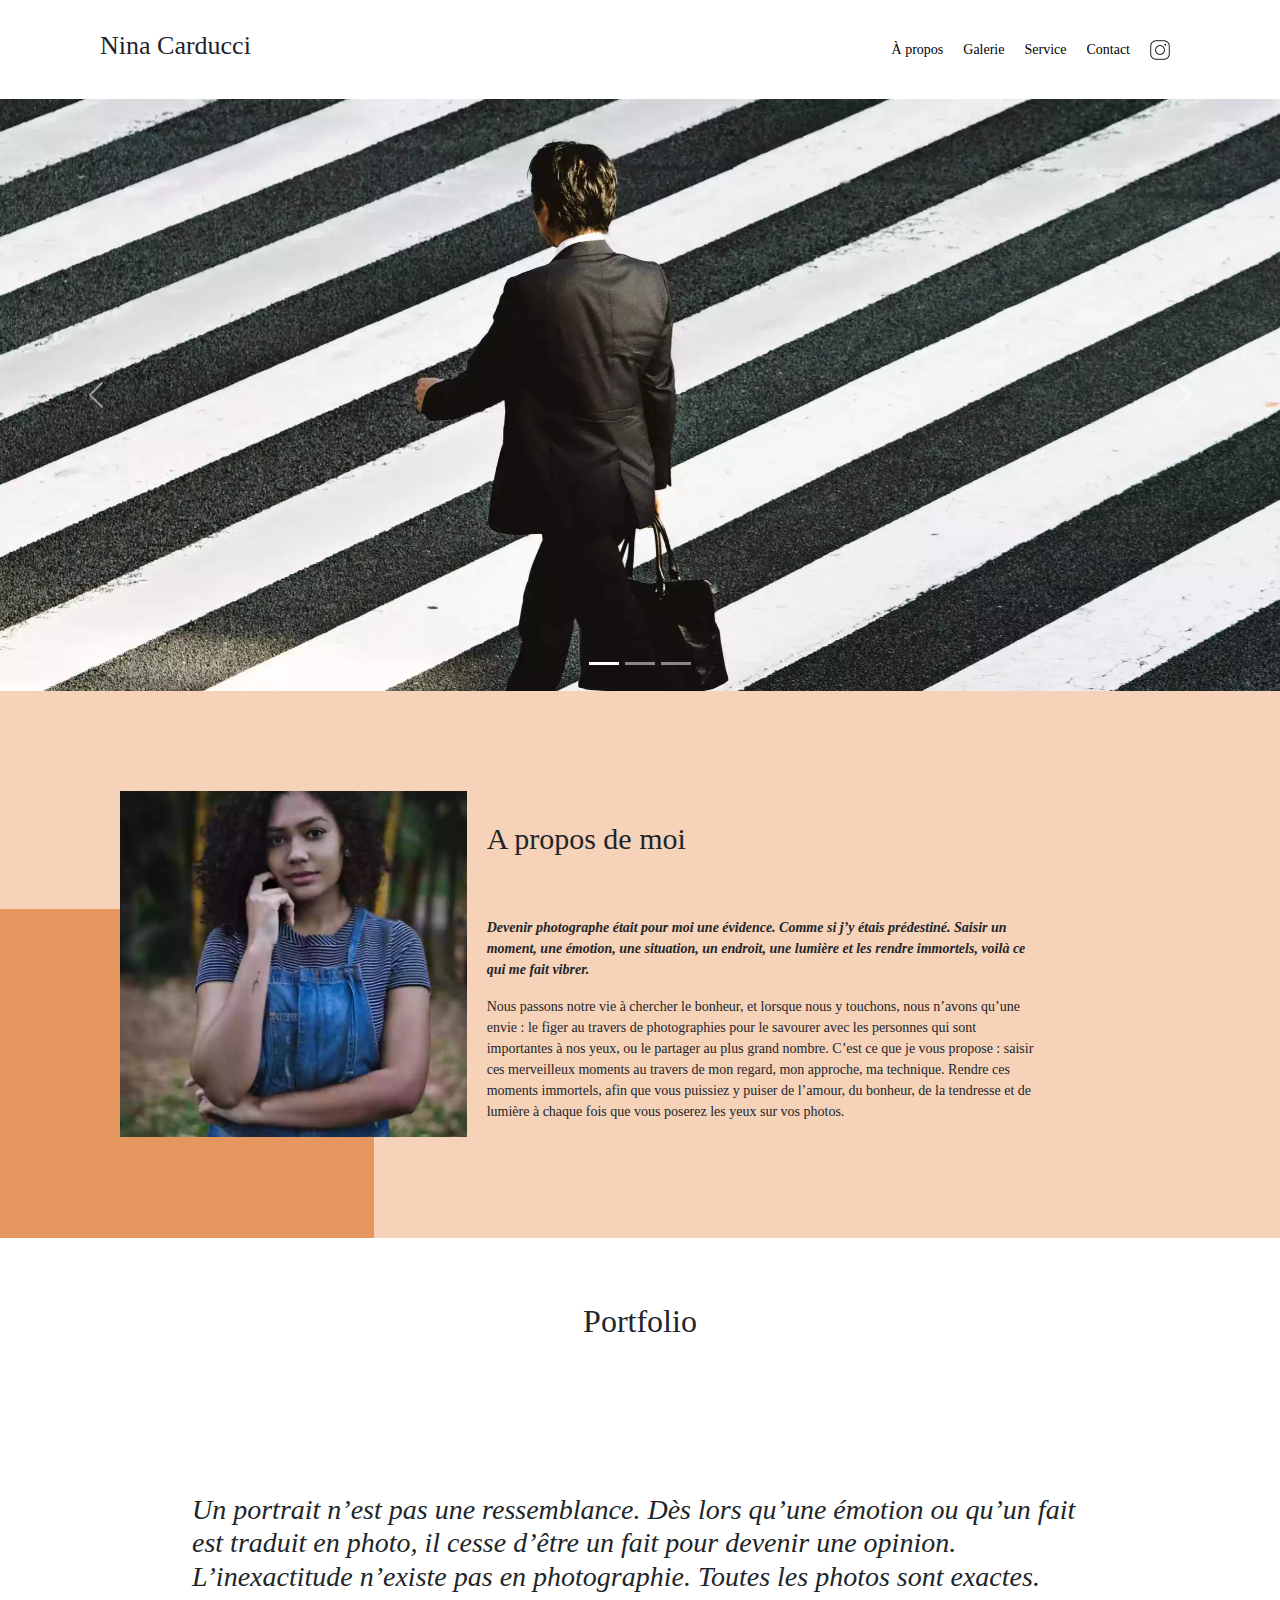
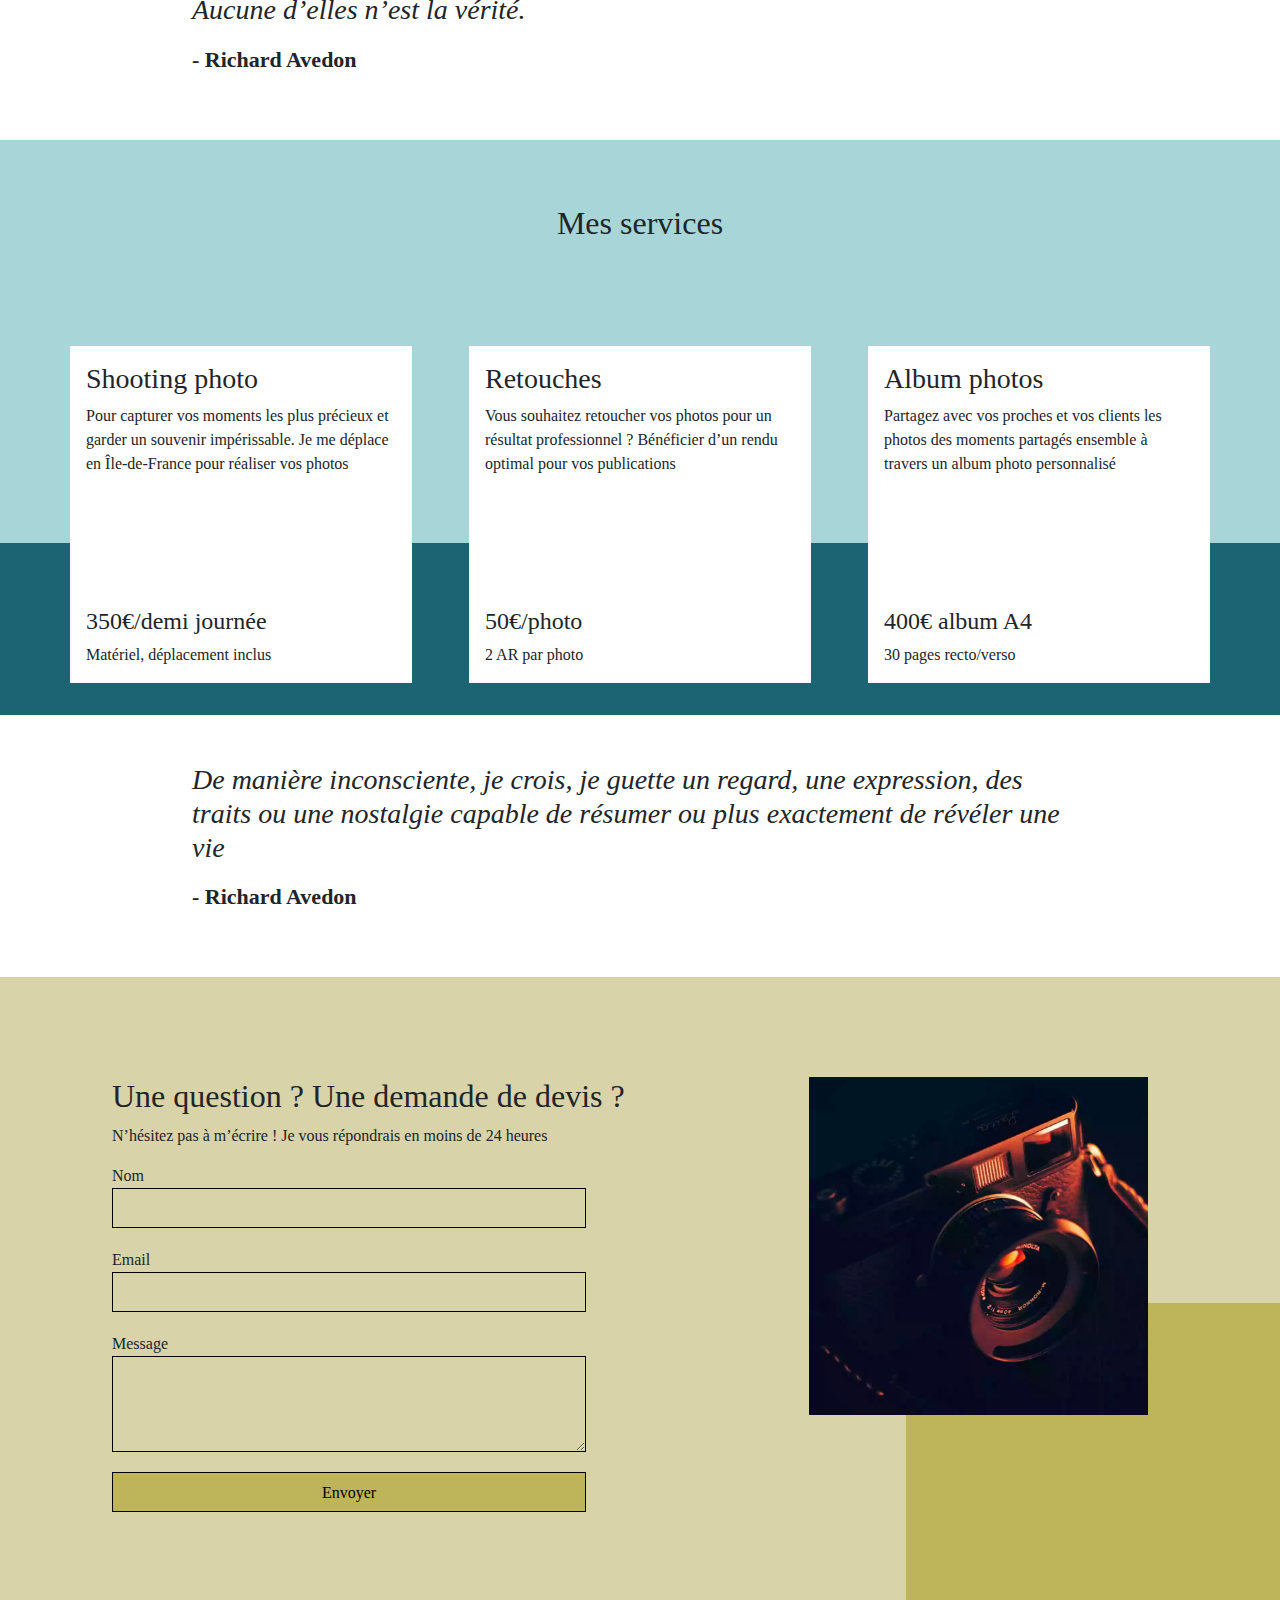
==== APRES/index.html @ b2868bea "Adding schema for local SEO" ====
<!DOCTYPE html>
<html lang="fr">
  <head>
    <meta name="viewport" content="width=device-width, initial-scale=1.0" />
    <meta name="description" content="Site professionnel de Nina Carducci" />
    <link
      rel="stylesheet"
      href="./assets/bootstrap/bootstrap.min.css"
      preload
    />
    <link rel="stylesheet" href="./assets/style.min.css" />
    <link rel="preconnect" href="https://fonts.googleapis.com" />
    <link rel="preconnect" href="https://fonts.gstatic.com" crossorigin />
    <link
      href="https://fonts.googleapis.com/css2?family=Inter&family=Spectral:ital,wght@0,400;1,300;1,400;1,800&display=swap"
      rel="stylesheet"
      disabled
    />
    <meta charset="UTF-8" />
    <script src="./assets/bootstrap/bootstrap.bundle.min.js" defer></script>
    <script
      src="https://code.jquery.com/jquery-3.4.1.min.js"
      integrity="sha256-CSXorXvZcTkaix6Yvo6HppcZGetbYMGWSFlBw8HfCJo="
      crossorigin="anonymous"
    ></script>
    <script src="./assets/maugallery.js"></script>
    <script src="./assets/scripts.js"></script>
    <script type="application/ld+json">
      {
        "@context": "https://schema.org",
        "@type": "LocalBusiness",
        "address": {
          "@type": "PostalAddress",
          "addressLocality": "Bordeaux",
          "postalCode": "33200",
          "streetAddress": "68 avenue Alsace-Lorraine"
        },
        "image": "https://ninacarducci.github.io/assets/images/nina.webp",
        "name": "Nina Carducci",
        "description": "Photographe professionnelle portraits et événementiel",
        "telephone": "05 56 67 78 89",
        "openingHours": "Du lundi au vendredi de 10:00 à 19:00",
        "url": "https://ninacarducci.github.io"
      }
      </script>
    <title>Nina Carducci Photographe</title>
  </head>
  <body>
    <header class="top-header">
      <h1 class="name">Nina Carducci</h1>
      <nav class="nav">
        <ul>
          <li><a href="#about">À propos</a></li>
          <li><a href="#gallery">Galerie</a></li>
          <li><a href="#services">Service</a></li>
          <li><a href="#contact">Contact</a></li>
          <li>
            <a
              class="social-link"
              href="https://www.instagram.com/ninacarducci.photo/?hl=fr"
              target="_blank"
              ><img src="assets/images/instagram.webp" alt="Logo Instagram"
            /></a>
          </li>
        </ul>
	</nav>
</header>
    <section id="header">
      <div
        id="carouselExampleIndicators"
        class="carousel slide"
        data-bs-ride="carousel"
      >
        <div class="carousel-indicators">
          <button
            type="button"
            data-bs-target="#carouselExampleIndicators"
            data-bs-slide-to="0"
            class="active"
            aria-current="true"
            aria-label="Slide 1"
          ></button>
          <button
            type="button"
            data-bs-target="#carouselExampleIndicators"
            data-bs-slide-to="1"
            aria-label="Slide 2"
          ></button>
          <button
            type="button"
            data-bs-target="#carouselExampleIndicators"
            data-bs-slide-to="2"
            aria-label="Slide 3"
          ></button>
        </div>
        <div class="carousel-inner">
          <div class="carousel-item active">
            <img
              src="./assets/images/slider/ryoji-iwata-wUZjnOv7t0g-unsplash.webp"
              class="d-block w-100"
              alt="Photo de Ryoji Iwata - Slide 1"
            />
          </div>
          <div class="carousel-item">
            <img
              src="./assets/images/slider/nicholas-green-nPz8akkUmDI-unsplash.webp"
              class="d-block w-100"
              alt="Photo de Nicholas Green - Slide 2"
            />
          </div>
          <div class="carousel-item">
            <img
              src="./assets/images/slider/edward-cisneros-3_h6-1NPDGw-unsplash.webp"
              class="d-block w-100"
              alt="Photo d'Edward Cisneros - Slide 3"
            />
          </div>
        </div>
        <button
          class="carousel-control-prev"
          type="button"
          data-bs-target="#carouselExampleIndicators"
          data-bs-slide="prev"
        >
          <span class="carousel-control-prev-icon" aria-hidden="true"></span>
          <span class="visually-hidden">Previous</span>
        </button>
        <button
          class="carousel-control-next"
          type="button"
          data-bs-target="#carouselExampleIndicators"
          data-bs-slide="next"
        >
          <span class="carousel-control-next-icon" aria-hidden="true"></span>
          <span class="visually-hidden">Next</span>
        </button>
      </div>
    </section>
    <section id="about">
      <div class="picture left">
        <img src="./assets/images/nina.webp" alt="Portrait de Nina Carducci" />
      </div>
      <div id="about-me">
        <h2 class="about-me__title">A propos de moi</h2>
        <p class="about-me__introduction">
          Devenir photographe était pour moi une évidence. Comme si j’y étais
          prédestiné. Saisir un moment, une émotion, une situation, un endroit,
          une lumière et les rendre immortels, voilà ce qui me fait vibrer.
        </p>
        <p>
          Nous passons notre vie à chercher le bonheur, et lorsque nous y
          touchons, nous n’avons qu’une envie : le figer au travers de
          photographies pour le savourer avec les personnes qui sont importantes
          à nos yeux, ou le partager au plus grand nombre. C’est ce que je vous
          propose : saisir ces merveilleux moments au travers de mon regard, mon
          approche, ma technique. Rendre ces moments immortels, afin que vous
          puissiez y puiser de l’amour, du bonheur, de la tendresse et de
          lumière à chaque fois que vous poserez les yeux sur vos photos.
        </p>
      </div>
    </section>
    <main id="gallery">
      <h2 class="title">Portfolio</h3>
      <div class="container py-3">
        <div class="gallery" style="display: none">
          <img
            data-gallery-tag="Concert"
            class="gallery-item"
            src="./assets/images/gallery/concerts/aaron-paul-wnX-fXzB6Cw-unsplash.webp"
            alt="Photo du concert d'Aaron Paul"
          />
          <img
            data-gallery-tag="Entreprises"
            class="gallery-item"
            src="./assets/images/gallery/entreprise/ali-morshedlou-WMD64tMfc4k-unsplash.webp"
            alt="Photo professionnelle d'Ali Morshedlou"
          />
          <img
            data-gallery-tag="Entreprises"
            class="gallery-item"
            src="./assets/images/gallery/entreprise/jason-goodman-tHO1_OuKbg0-unsplash.webp"
            alt="Photo professionnelle de Jason Goodman"
          />
          <img
            data-gallery-tag="Mariages"
            class="gallery-item"
            src="./assets/images/gallery/mariage/hannah-busing-RvF2R_qMpRk-unsplash.webp"
            alt="Photo du mariage de Hannah Busing"
          />
          <img
            data-gallery-tag="Portrait"
            class="gallery-item"
            src="./assets/images/gallery/portraits/ade-tunji-rVkhWWZFAtQ-unsplash.webp"
            alt="Portrait d'Ade Tunji"
          />
          <img
            data-gallery-tag="Mariages"
            class="gallery-item"
            src="./assets/images/gallery/mariage/jakob-owens-SiniLJkXhMc-unsplash.webp"
            alt="Photo du mariage de Jakob Owens"
          />
          <img
            data-gallery-tag="Portrait"
            class="gallery-item"
            src="./assets/images/gallery/portraits/nino-van-prattenburg--443cl1uR_8-unsplash.webp"
            alt="Portrait de Nino Van Prattenburg"
          />
          <img
            data-gallery-tag="Concert"
            class="gallery-item"
            src="./assets/images/gallery/concerts/austin-neill-hgO1wFPXl3I-unsplash.webp"
            alt="Photo du concert d'Austin Neill"
          />
          <img
            data-gallery-tag="Entreprises"
            class="gallery-item"
            src="./assets/images/gallery/entreprise/mateus-campos-felipe-Fsgzm8N0hIY-unsplash.webp"
            alt="Photo professionnelle de Mateus Campos Felipe"
          />
        </div>
      </div>
      <div class="quote">
        <figure>
          <blockquote>
            <h3 class="quote__text">
              Un portrait n’est pas une ressemblance. Dès lors qu’une émotion ou
              qu’un fait est traduit en photo, il cesse d’être un fait pour
              devenir une opinion. L’inexactitude n’existe pas en photographie.
              Toutes les photos sont exactes. Aucune d’elles n’est la vérité.
			</h3>
          </blockquote>
          <figcaption class="quote__author">- Richard Avedon</figcaption>
        </figure>
      </div>
    </main>
    <section id="services">
      <h2 class="title">Mes services</h3>
      <div class="container">
        <div class="service">
          <div class="service__description">
            <h3>Shooting photo</h3>
            <p>
              Pour capturer vos moments les plus précieux et garder un souvenir
              impérissable. Je me déplace en Île-de-France pour réaliser vos
              photos
            </p>
          </div>
          <div class="service__price">
            <h4>350€/demi journée</h4>
            <span>Matériel, déplacement inclus</span>
          </div>
        </div>
        <div class="service">
          <div class="service__description">
            <h3>Retouches</h3>
            <p>
              Vous souhaitez retoucher vos photos pour un résultat professionnel
              ? Bénéficier d’un rendu optimal pour vos publications
            </p>
          </div>
          <div class="service__price">
            <h4>50€/photo</h4>
            <span>2 AR par photo</span>
          </div>
        </div>
        <div class="service">
          <div class="service__description">
            <h3>Album photos</h3>
            <p>
              Partagez avec vos proches et vos clients les photos des moments
              partagés ensemble à travers un album photo personnalisé
            </p>
          </div>
          <div class="service__price">
            <h4>400€ album A4</h4>
            <span>30 pages recto/verso</span>
          </div>
        </div>
      </div>
    </section>
    <section class="quote">
      <figure>
        <blockquote>
          <h3 class="quote__text">
            De manière inconsciente, je crois, je guette un regard, une
            expression, des traits ou une nostalgie capable de résumer ou plus
            exactement de révéler une vie
		  </h3>
        </blockquote>
        <figcaption class="quote__author">- Richard Avedon</figcaption>
      </figure>
    </section>
    <footer id="contact">
      <div class="container">
        <div class="form-container">
          <h2>Une question ? Une demande de devis ?</h2>
          <p>
            N’hésitez pas à m’écrire ! Je vous répondrais en moins de 24 heures
          </p>
          <form action="" method="post">
            <label for="nom">Nom</label>
            <input type="text" name="nom" id="nom" />
            <label for="email">Email</label>
            <input type="email" name="email" id="email" />
            <label for="message">Message</label>
            <textarea
              name="message"
              id="message"
              cols="30"
              rows="10"
            ></textarea>
            <input type="submit" value="Envoyer" />
          </form>
        </div>
        <div class="picture right">
          <img src="./assets/images/camera.webp" alt="Image d'un appareil photo" />
        </div>
      </div>
    </footer>
  </body>
</html>
---- APRES/assets/style.min.css ----
.nav a,
.nav-pills .nav-link {
  color: #000;
}
.about-me__introduction,
.quote,
.quote__text {
  font-style: italic;
  font-family: Spectral;
}
.quote,
.quote__author,
.quote__text {
  font-family: Spectral;
}
.service,
.top-header {
  background-color: #fff;
  display: flex;
}
#about,
#contact {
  padding-inline: 100px;
  padding-block: 100px;
}
.picture.left::before,
.picture.right::before {
  content: " ";
  width: 374px;
  height: 329px;
  bottom: 0;
  z-index: -1;
}
#about,
#contact .container,
.mg-next,
.mg-prev,
.nav ul,
.service,
.top-header,
form {
  display: flex;
}
body {
  max-width: 1920px;
  margin: auto;
}
* {
  font-family: Inter;
  font-style: normal;
}
.top-header {
  position: sticky;
  top: 0;
  z-index: 1000;
  justify-content: space-between;
  padding-inline: 100px;
  padding-block: 30px;
  align-items: center;
}
#about,
#contact,
#services,
.item-column {
  position: relative;
}
.top-header .name {
  font-size: 26px;
}
.nav ul {
  list-style-type: none;
  font-size: 14px;
  margin-bottom: 0;
}
.nav li {
  padding-inline: 10px;
}
.nav a {
  text-decoration: none;
}
.social-link img {
  width: 20px;
}
#about {
  background-color: #f6d2b8;
}
.picture.left::before {
  background-color: #e5975f;
  position: absolute;
  left: 0;
}
.picture {
  flex: 1;
  margin: 0 20px;
  z-index: 0;
}
.picture img {
  width: 100%;
}
#about-me,
.form-container {
  flex: 2;
}
.about-me__title {
  margin-top: 1em;
  margin-bottom: 60px;
  font-size: 30px;
}
.about-me__introduction {
  font-weight: 800;
  width: 60%;
}
#about-me p {
  width: 80%;
  font-size: 14px;
}
.title {
  text-align: center;
  padding-block: 2em;
}
.gallery .nav {
  justify-content: center;
}
.nav-pills .nav-link.active,
.nav-pills .show > .nav-link {
  color: #fff;
  background-color: #beb45a;
  border-radius: 0;
}
.item-column {
  margin-bottom: 0 !important;
  padding: 0;
}
.item-column::after {
  content: "";
  display: block;
  padding-bottom: 100%;
}
.gallery-item {
  position: absolute;
  width: 100%;
  height: 100%;
  object-fit: cover;
  padding: 0.5em;
}
.mg-next,
.mg-prev {
  width: 30px;
  height: 30px;
  border-radius: 00%;
  justify-content: center;
  align-items: center;
  font-size: 24px;
}
form input,
form textarea {
  width: 100%;
  background-color: transparent;
  border: 1px solid;
  margin-bottom: 20px;
}
.quote {
  width: 70%;
  margin: auto;
  padding-block: 3em;
}
.quote__text {
  font-weight: 300;
}
.quote__author {
  font-weight: 800;
  font-size: 22px;
}
#services {
  margin: auto;
  background-color: #a8d5d8;
}
#services .container::before {
  content: " ";
  background-color: #1c6474;
  position: absolute;
  width: 100%;
  height: 30%;
  bottom: 0;
  left: 0;
  z-index: 0;
}
#services .container {
  justify-content: space-between;
  display: flex;
  padding: 2em 0;
}
.service {
  max-width: 390px;
  width: 30%;
  height: 337px;
  padding: 1em;
  flex-direction: column;
  justify-content: space-between;
  z-index: 1;
}
#contact {
  margin: auto;
  background-color: #d8d3a8;
}
.picture.right::before {
  background-color: #beb45a;
  position: absolute;
  right: 0;
}
form {
  flex-direction: column;
  width: 70%;
  align-items: flex-start;
}
form input {
  height: 2.5em;
}
form textarea {
  height: 5em;
  line-height: 2.5em;
  font-size: 1.2em;
}
input[type="submit"] {
  background-color: #beb45a;
  padding: 0.5em 1em;
}
@media all and (max-width: 1180px) {
  .picture {
    flex: 2;
  }
  #about,
  #contact .container {
    align-items: center;
  }
  .about-me__title {
    margin-top: 0;
    margin-bottom: 1em;
  }
  #about-me h6,
  #about-me p {
    width: 100%;
  }
}
@media all and (max-width: 1000px) {
  .picture.left::before,
  .picture.right::before {
    height: 30%;
    position: absolute;
    z-index: -1;
    width: 100%;
  }
  #about,
  #contact .container,
  #services .container {
    flex-direction: column;
  }
  .picture {
    width: 50%;
  }
  .picture.left::before {
    bottom: auto;
    top: 0;
    left: 0;
  }
  .about-me__title {
    text-align: center;
    margin-top: 1em;
  }
  .service {
    width: 100%;
    max-width: 100%;
    height: auto;
    margin: 2em 0;
  }
  .service__description {
    margin-bottom: 1em;
  }
  #services .container::before {
    width: 30%;
    height: 100%;
    bottom: 0;
    right: 0;
    left: auto;
    z-index: 0;
  }
  #contact .picture.right {
    margin-top: 1em;
  }
  .picture.right::before {
    bottom: 0;
    right: 0;
  }
}
@media all and (max-width: 650px) {
  .top-header {
    flex-direction: column;
    padding-inline: 0;
  }
  .top-header .nav,
  .top-header .nav ul {
    width: 100%;
    padding: 0;
  }
  .top-header .nav li {
    flex: 1;
    padding-block: 1em;
    text-align: center;
  }
  .picture.left::before,
  .picture.right::before {
    height: 150px;
  }
  #services .container {
    align-items: center;
  }
  .service {
    max-width: 90%;
  }
  #about,
  #contact {
    padding-inline: 2em;
    padding-block: 2em;
  }
  form {
    width: 100%;
  }
  .picture {
    width: 80%;
  }
}
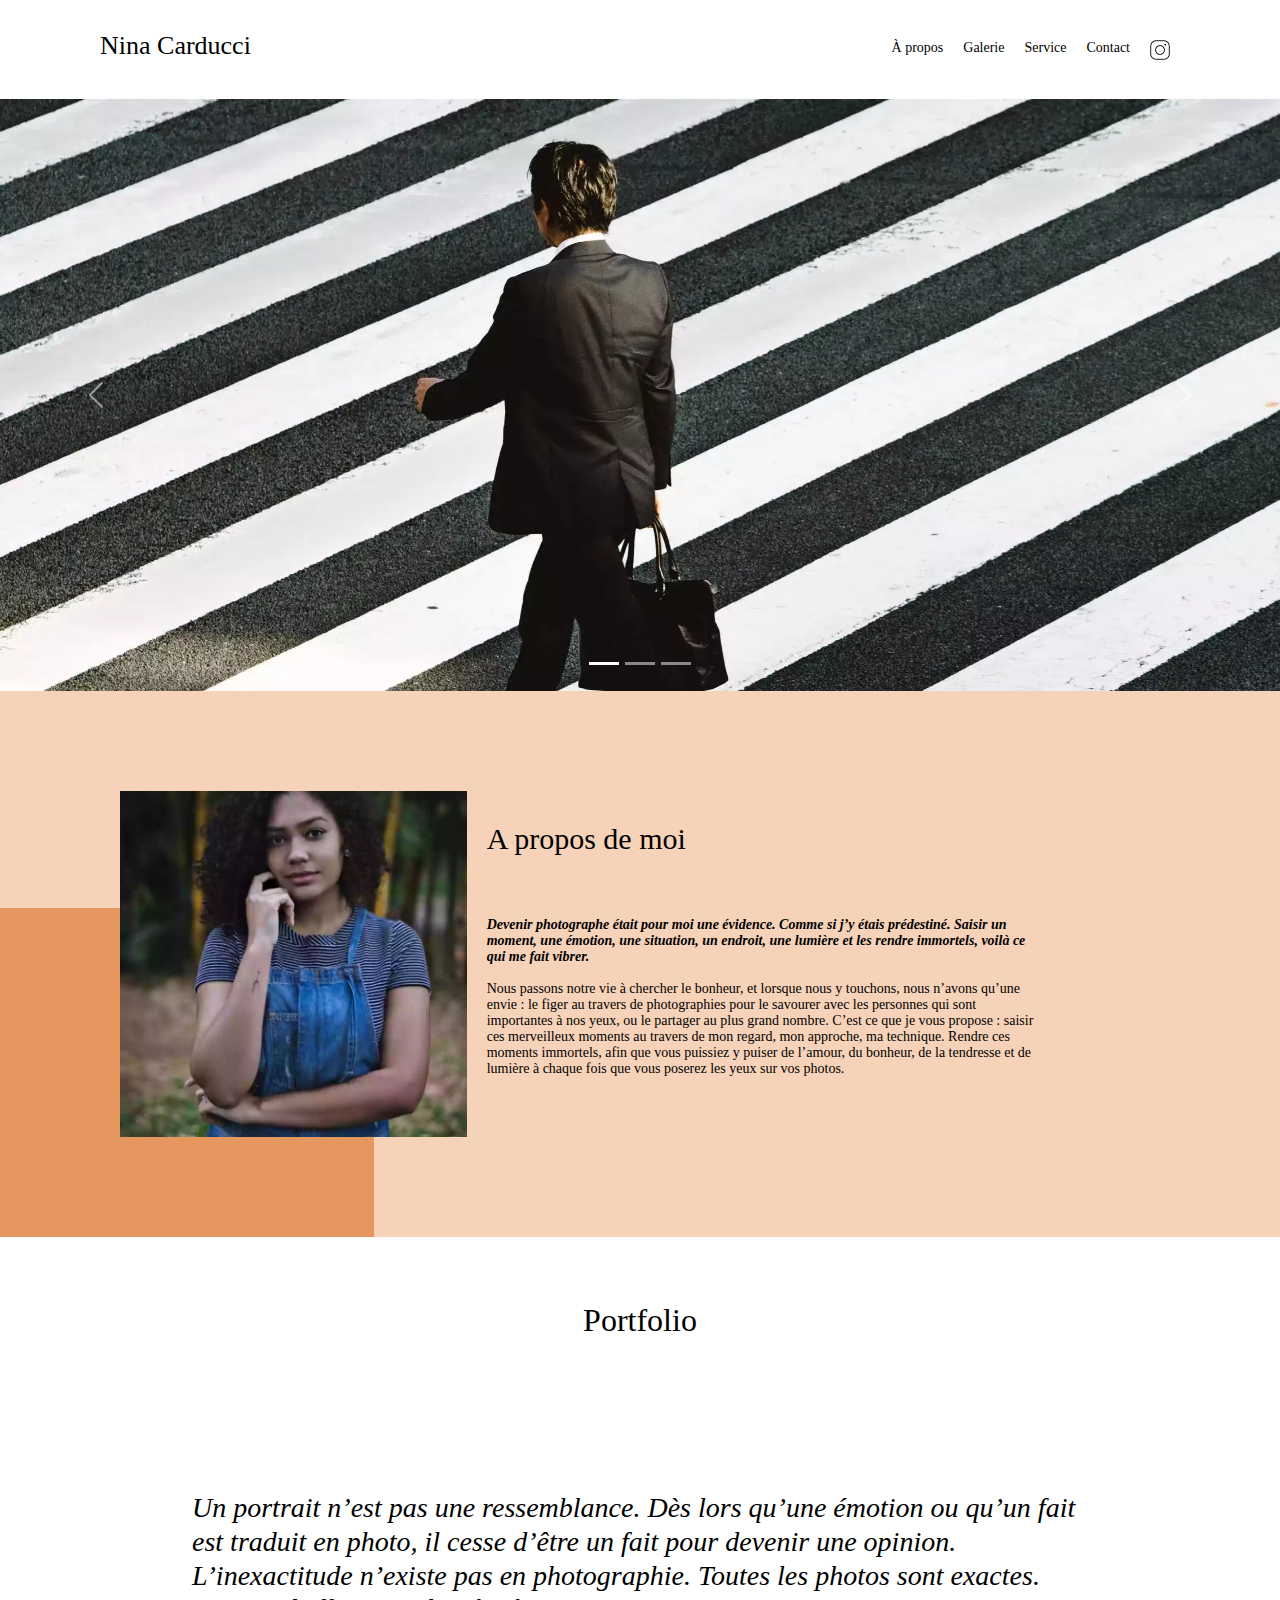
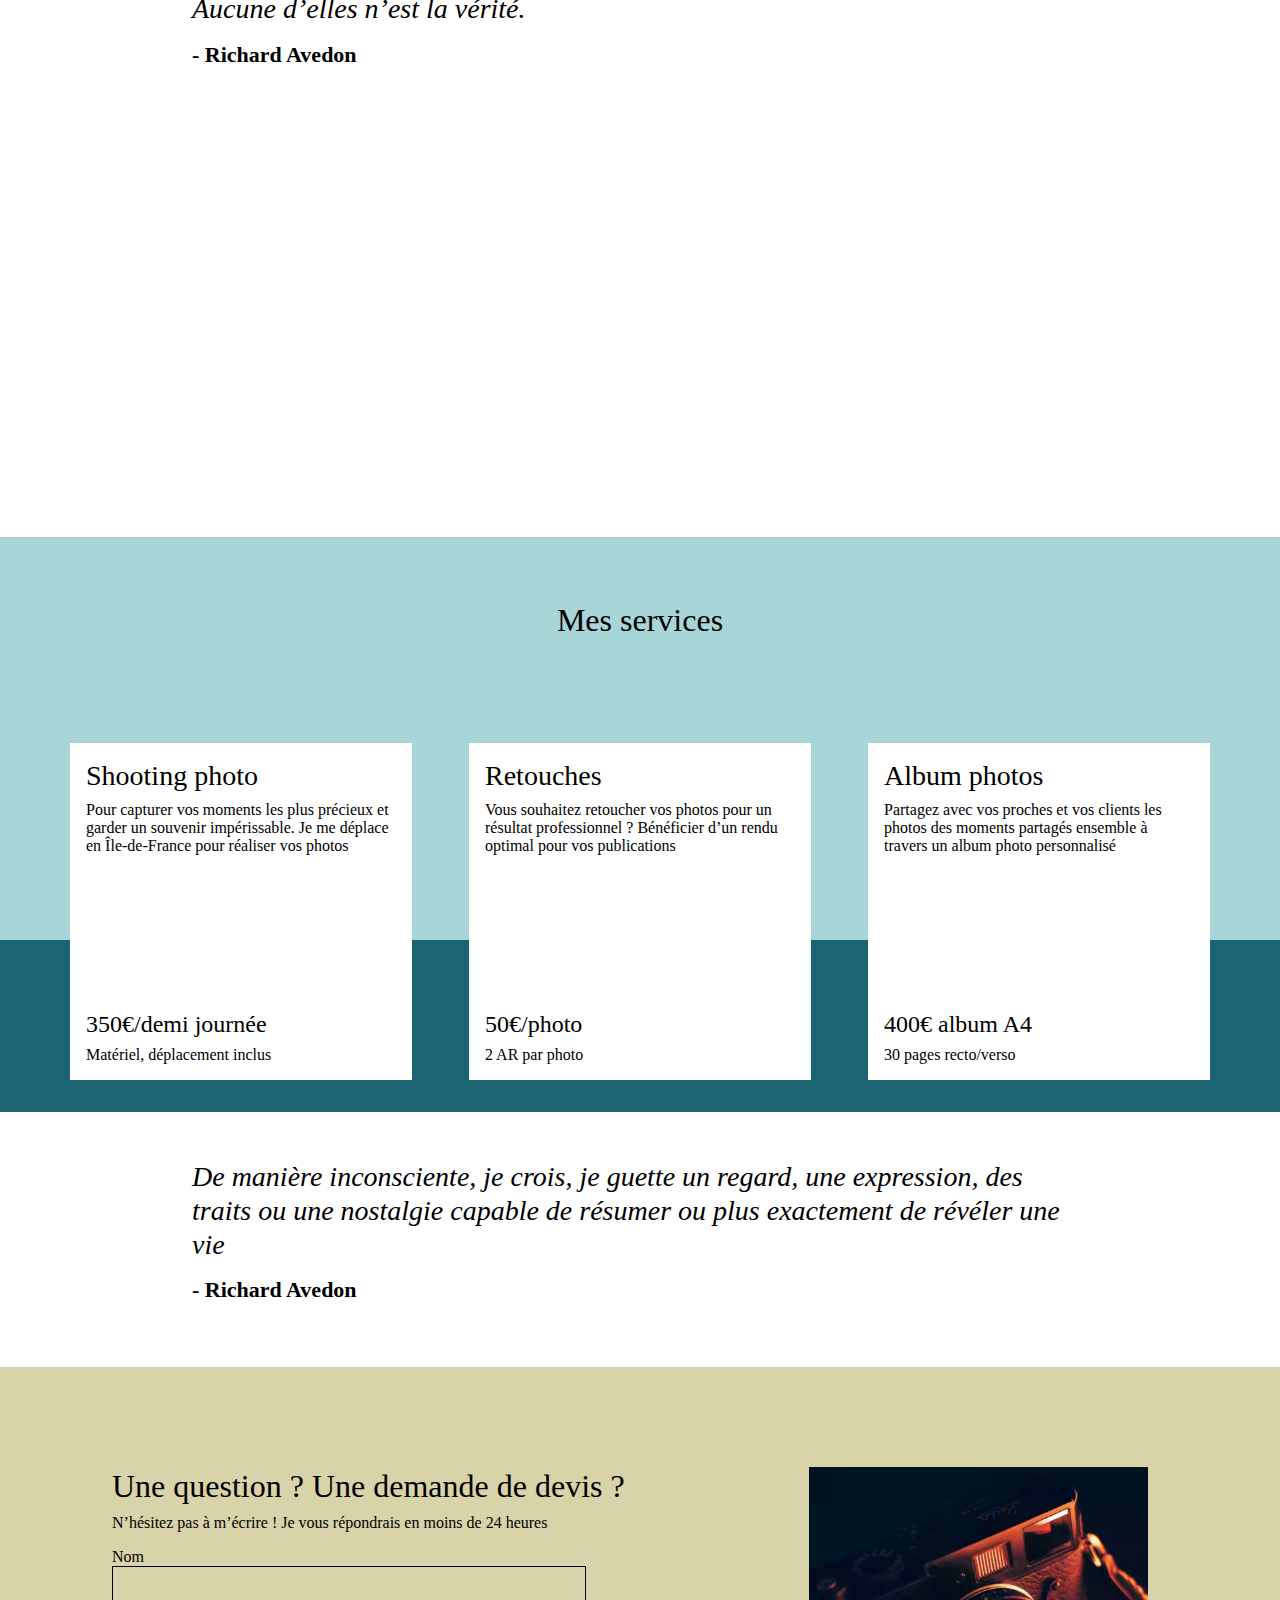
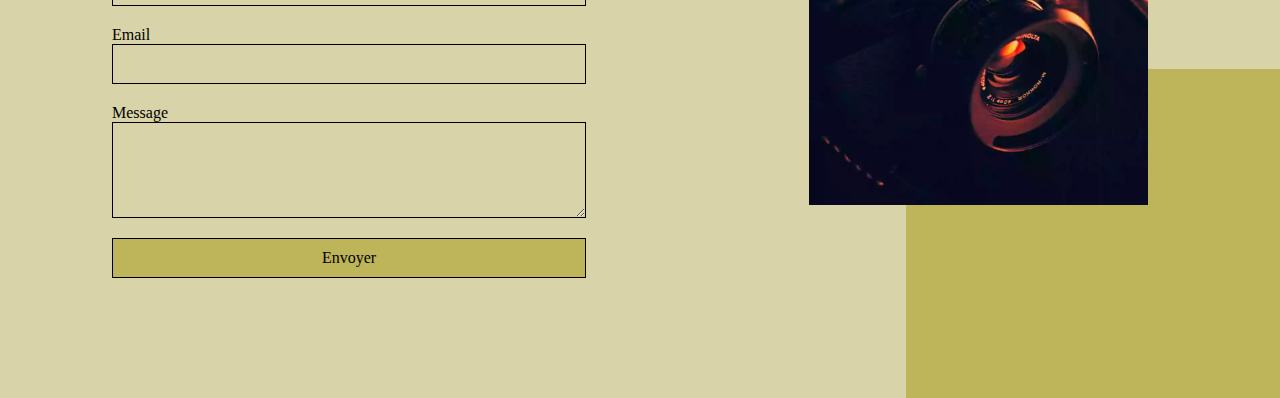
==== commit 3f4278ca: "Fix minified files and SEO optimization for Twitter" ====
--- a/APRES/index.html
+++ b/APRES/index.html
@@ -2,7 +2,14 @@
 <html lang="fr">
   <head>
     <meta name="viewport" content="width=device-width, initial-scale=1.0" />
-    <meta name="description" content="Site professionnel de Nina Carducci" />
+    <meta name="language" content="fr-FR" />
+    <meta charset="UTF-8" />
+    <title>Nina Carducci - Photographe professionelle à Bordeaux</title>
+    <meta
+      name="description"
+      content="Site professionnel de Nina Carducci, photographe portraits et événementiel à Bordeaux"
+    />
+    <!-- STYLESHEET AND FONT -->
     <link
       rel="stylesheet"
       href="./assets/bootstrap/bootstrap.min.css"
@@ -16,34 +23,35 @@
       rel="stylesheet"
       disabled
     />
-    <meta charset="UTF-8" />
-    <script src="./assets/bootstrap/bootstrap.bundle.min.js" defer></script>
-    <script
-      src="https://code.jquery.com/jquery-3.4.1.min.js"
-      integrity="sha256-CSXorXvZcTkaix6Yvo6HppcZGetbYMGWSFlBw8HfCJo="
-      crossorigin="anonymous"
-    ></script>
-    <script src="./assets/maugallery.js"></script>
-    <script src="./assets/scripts.js"></script>
-    <script type="application/ld+json">
-      {
-        "@context": "https://schema.org",
-        "@type": "LocalBusiness",
-        "address": {
-          "@type": "PostalAddress",
-          "addressLocality": "Bordeaux",
-          "postalCode": "33200",
-          "streetAddress": "68 avenue Alsace-Lorraine"
-        },
-        "image": "https://ninacarducci.github.io/assets/images/nina.webp",
-        "name": "Nina Carducci",
-        "description": "Photographe professionnelle portraits et événementiel",
-        "telephone": "05 56 67 78 89",
-        "openingHours": "Du lundi au vendredi de 10:00 à 19:00",
-        "url": "https://ninacarducci.github.io"
-      }
-      </script>
-    <title>Nina Carducci Photographe</title>
+    <!-- SOCIAL MEDIA SEO -->
+    <meta property="og:type" content="business.business" />
+    <meta
+      property="og:title"
+      content="Nina Carducci Photographe portraits et événementiel"
+    />
+    <meta property="og:url" content="https://ninacarducci.github.io" />
+    <meta
+      property="og:image"
+      content="https://ninacarducci.github.io/assets/images/nina.webp"
+    />
+    <meta
+      property="og:description"
+      content="Site professionnel de Nina Carducci, photographe portraits et événementiel à Bordeaux"
+    />
+    <meta name="twitter:card" content="summary_large_image" />
+    <meta
+      name="twitter:title"
+      content="Nina Carducci - Photographe professionelle à Bordeaux"
+    />
+    <meta
+      name="twitter:description"
+      content="Site professionnel de Nina Carducci, photographe portraits et événementiel à Bordeaux"
+    />
+    <meta
+      name="twitter:image"
+      content="https://ninacarducci.github.io/assets/images/nina.webp"
+    />
+    <meta name="twitter:url" content="https://ninacarducci.github.io" />
   </head>
   <body>
     <header class="top-header">
@@ -63,8 +71,8 @@
             /></a>
           </li>
         </ul>
-	</nav>
-</header>
+      </nav>
+    </header>
     <section id="header">
       <div
         id="carouselExampleIndicators"
@@ -160,7 +168,7 @@
       </div>
     </section>
     <main id="gallery">
-      <h2 class="title">Portfolio</h3>
+      <h2 class="title">Portfolio</h2>
       <div class="container py-3">
         <div class="gallery" style="display: none">
           <img
@@ -227,14 +235,14 @@
               qu’un fait est traduit en photo, il cesse d’être un fait pour
               devenir une opinion. L’inexactitude n’existe pas en photographie.
               Toutes les photos sont exactes. Aucune d’elles n’est la vérité.
-			</h3>
+            </h3>
           </blockquote>
           <figcaption class="quote__author">- Richard Avedon</figcaption>
         </figure>
       </div>
     </main>
     <section id="services">
-      <h2 class="title">Mes services</h3>
+      <h2 class="title">Mes services</h2>
       <div class="container">
         <div class="service">
           <div class="service__description">
@@ -285,7 +293,7 @@
             De manière inconsciente, je crois, je guette un regard, une
             expression, des traits ou une nostalgie capable de résumer ou plus
             exactement de révéler une vie
-		  </h3>
+          </h3>
         </blockquote>
         <figcaption class="quote__author">- Richard Avedon</figcaption>
       </figure>
@@ -313,9 +321,42 @@
           </form>
         </div>
         <div class="picture right">
-          <img src="./assets/images/camera.webp" alt="Image d'un appareil photo" />
+          <img
+            src="./assets/images/camera.webp"
+            alt="Image d'un appareil photo"
+          />
         </div>
       </div>
     </footer>
+    <!-- SCRIPTS -->
+    <script src="./assets/bootstrap/bootstrap.bundle.min.js" defer></script>
+    <script
+      src="https://code.jquery.com/jquery-3.4.1.min.js"
+      integrity="sha256-CSXorXvZcTkaix6Yvo6HppcZGetbYMGWSFlBw8HfCJo="
+      crossorigin="anonymous"
+    ></script>
+    <script src="./assets/maugallery.min.js"></script>
+    <script src="./assets/scripts.js"></script>
+    <!-- LOCAL SEO -->
+    <script type="application/ld+json">
+      {
+        "@context": "https://schema.org",
+        "@type": "LocalBusiness",
+        "address": {
+          "@type": "PostalAddress",
+          "addressCountry": "FR",
+          "addressLocality": "Bordeaux",
+          "postalCode": "33200",
+          "streetAddress": "68 avenue Alsace-Lorraine"
+        },
+        "image": "https://ninacarducci.github.io/assets/images/nina.webp",
+        "name": "Nina Carducci",
+        "description": "Photographe professionnelle portraits et événementiel",
+        "telephone": "05 56 67 78 89",
+        "openingHours": "Du lundi au vendredi de 10:00 à 19:00",
+        "url": "https://ninacarducci.github.io"
+        "priceRange" : "50€ - 400€"
+      }
+    </script>
   </body>
 </html>
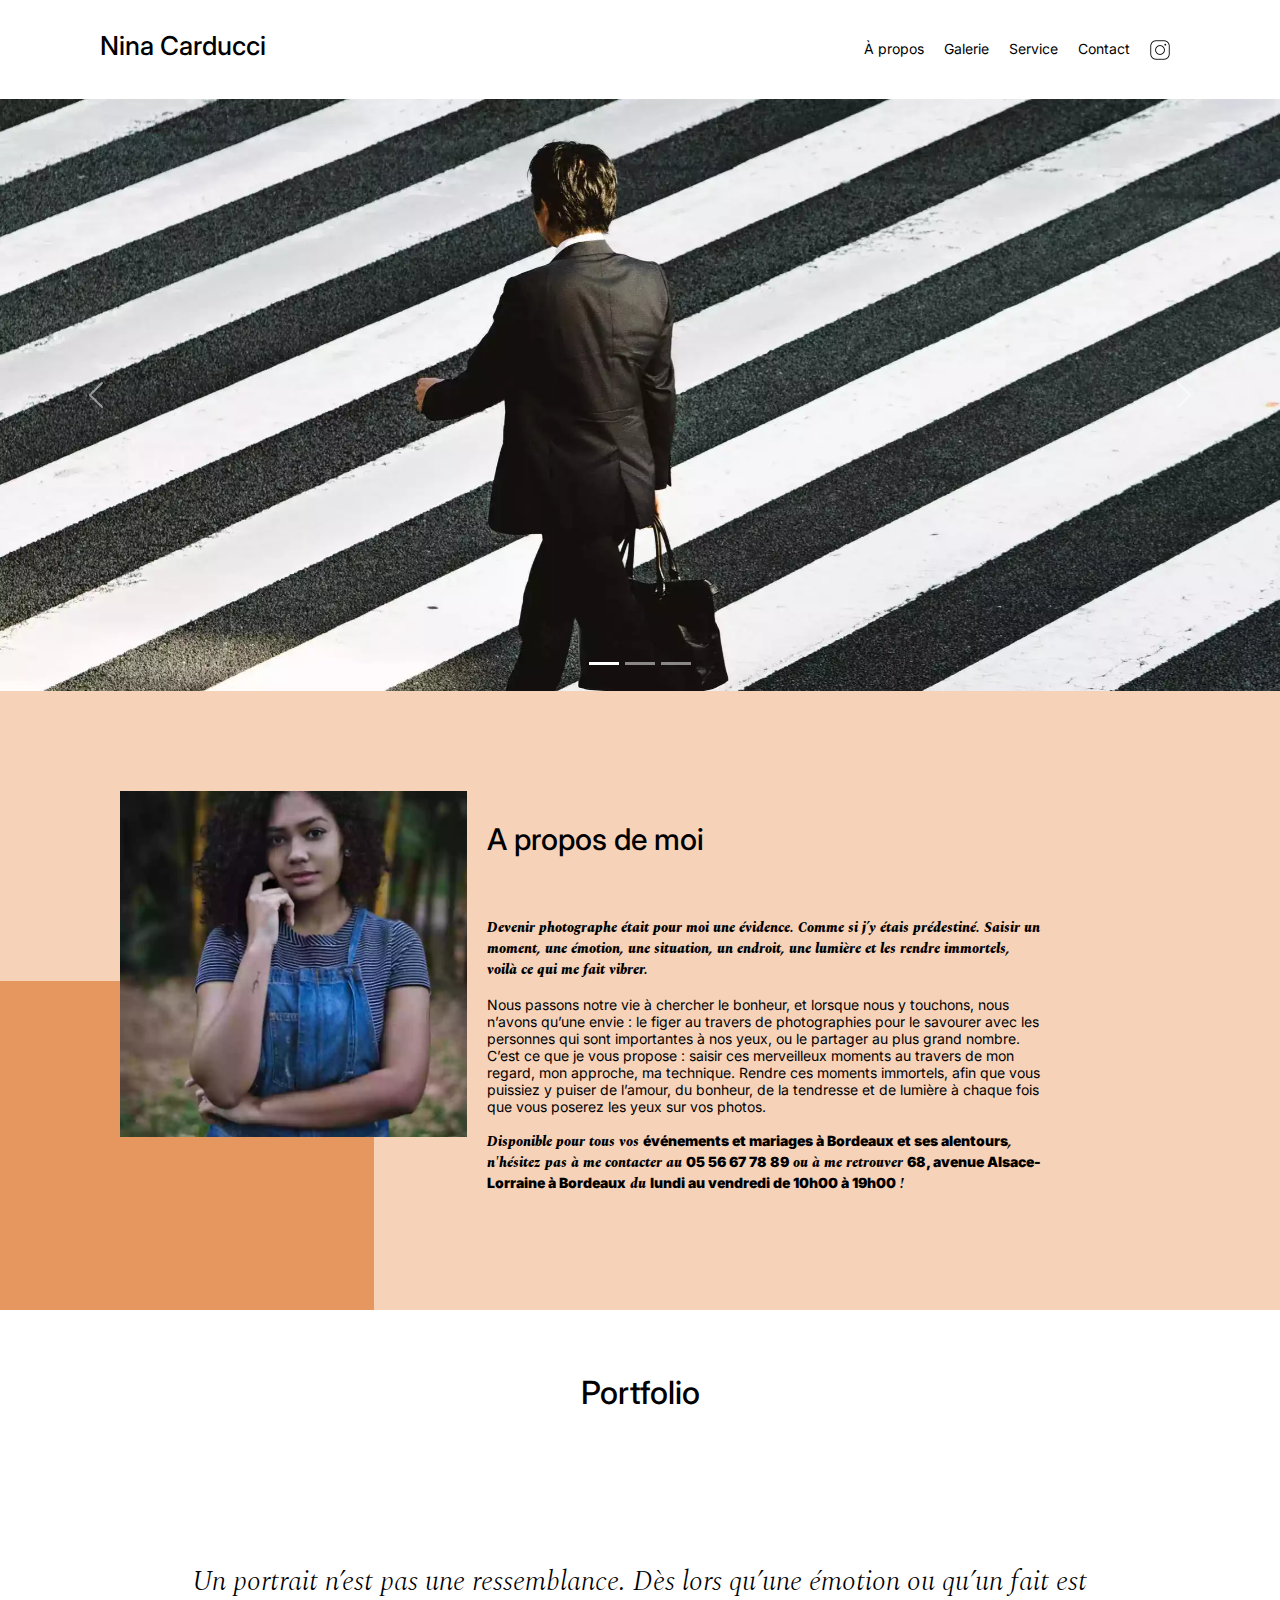
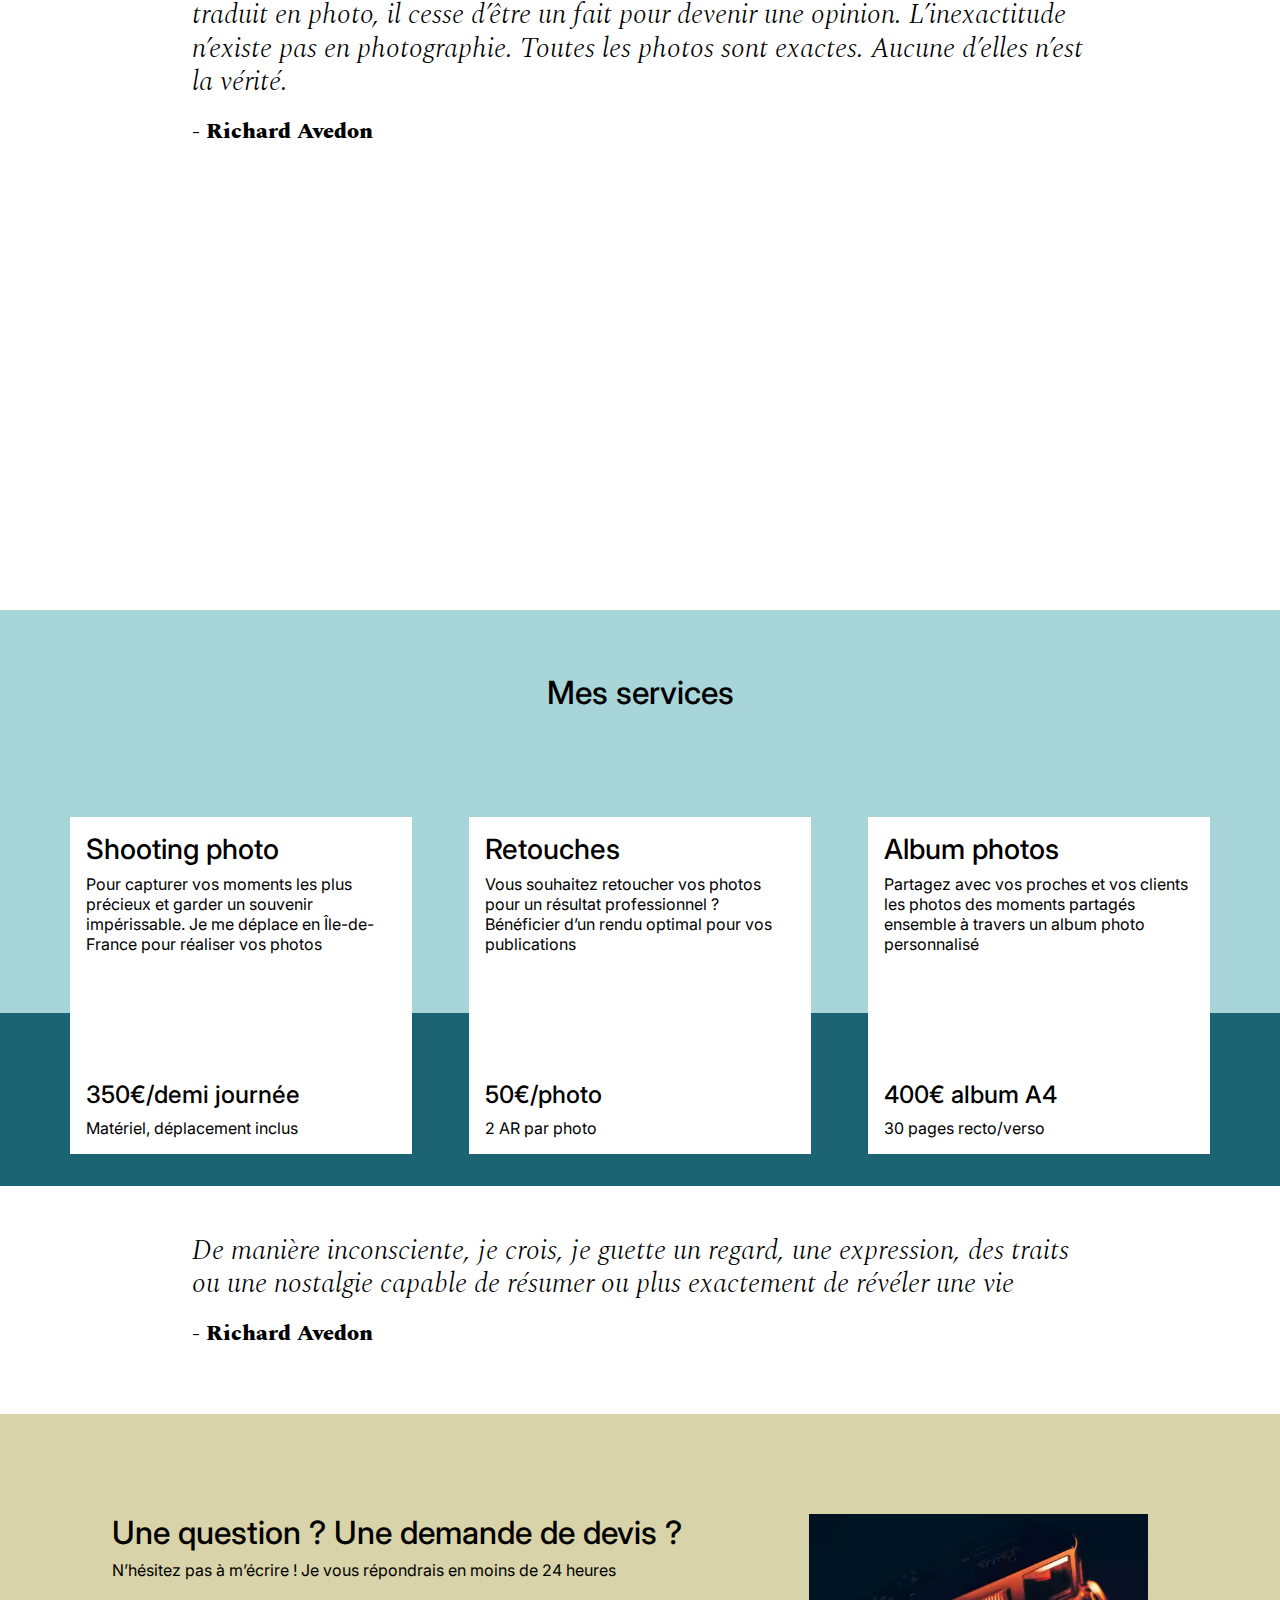
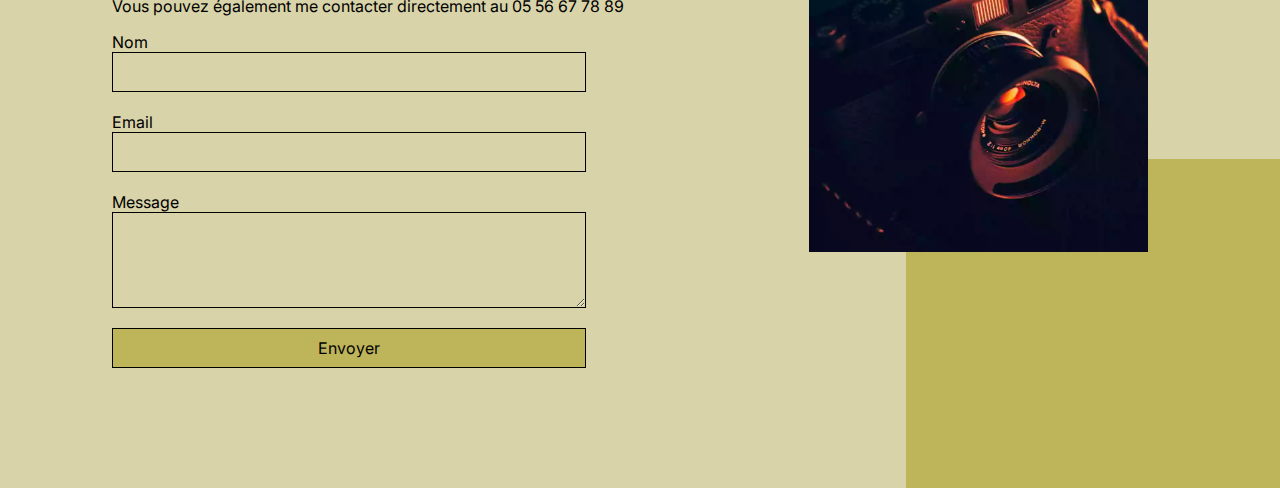
==== commit c702aa32: "Adding keywords to the text" ====
--- a/APRES/index.html
+++ b/APRES/index.html
@@ -7,21 +7,17 @@
     <title>Nina Carducci - Photographe professionelle à Bordeaux</title>
     <meta
       name="description"
-      content="Site professionnel de Nina Carducci, photographe portraits et événementiel à Bordeaux"
-    />
+      content="Portfolio professionnel de Nina Carducci, photographe portraits et événementiel à Bordeaux"
+    />
+    <meta name="robots" content="index, follow" />
     <!-- STYLESHEET AND FONT -->
-    <link
-      rel="stylesheet"
-      href="./assets/bootstrap/bootstrap.min.css"
-      preload
-    />
+    <link rel="stylesheet" href="./assets/bootstrap/bootstrap.min.css" />
     <link rel="stylesheet" href="./assets/style.min.css" />
     <link rel="preconnect" href="https://fonts.googleapis.com" />
     <link rel="preconnect" href="https://fonts.gstatic.com" crossorigin />
     <link
       href="https://fonts.googleapis.com/css2?family=Inter&family=Spectral:ital,wght@0,400;1,300;1,400;1,800&display=swap"
       rel="stylesheet"
-      disabled
     />
     <!-- SOCIAL MEDIA SEO -->
     <meta property="og:type" content="business.business" />
@@ -36,16 +32,16 @@
     />
     <meta
       property="og:description"
-      content="Site professionnel de Nina Carducci, photographe portraits et événementiel à Bordeaux"
+      content="Portfolio professionnel de Nina Carducci, photographe portraits et événementiel à Bordeaux"
     />
     <meta name="twitter:card" content="summary_large_image" />
     <meta
       name="twitter:title"
-      content="Nina Carducci - Photographe professionelle à Bordeaux"
+      content="Nina Carducci Photographe professionelle à Bordeaux"
     />
     <meta
       name="twitter:description"
-      content="Site professionnel de Nina Carducci, photographe portraits et événementiel à Bordeaux"
+      content="Portfolio professionnel de Nina Carducci, photographe portraits et événementiel à Bordeaux"
     />
     <meta
       name="twitter:image"
@@ -106,21 +102,21 @@
             <img
               src="./assets/images/slider/ryoji-iwata-wUZjnOv7t0g-unsplash.webp"
               class="d-block w-100"
-              alt="Photo de Ryoji Iwata - Slide 1"
+              alt="Portrait professionnel de Ryoji Iwata - Slide 1"
             />
           </div>
           <div class="carousel-item">
             <img
               src="./assets/images/slider/nicholas-green-nPz8akkUmDI-unsplash.webp"
               class="d-block w-100"
-              alt="Photo de Nicholas Green - Slide 2"
+              alt="Photo de l'événement de Nicholas Green - Slide 2"
             />
           </div>
           <div class="carousel-item">
             <img
               src="./assets/images/slider/edward-cisneros-3_h6-1NPDGw-unsplash.webp"
               class="d-block w-100"
-              alt="Photo d'Edward Cisneros - Slide 3"
+              alt="Photo de mariage d'Edward Cisneros - Slide 3"
             />
           </div>
         </div>
@@ -165,6 +161,13 @@
           puissiez y puiser de l’amour, du bonheur, de la tendresse et de
           lumière à chaque fois que vous poserez les yeux sur vos photos.
         </p>
+        <p class="about-me__introduction">
+          Disponible pour tous vos
+          <strong>événements et mariages à Bordeaux et ses alentours</strong>,
+          n'hésitez pas à me contacter au <strong>05 56 67 78 89</strong> ou à
+          me retrouver <strong>68, avenue Alsace-Lorraine à Bordeaux</strong> du
+          <strong>lundi au vendredi de 10h00 à 19h00</strong> !
+        </p>
       </div>
     </section>
     <main id="gallery">
@@ -181,13 +184,13 @@
             data-gallery-tag="Entreprises"
             class="gallery-item"
             src="./assets/images/gallery/entreprise/ali-morshedlou-WMD64tMfc4k-unsplash.webp"
-            alt="Photo professionnelle d'Ali Morshedlou"
+            alt="Portrait professionnel d'Ali Morshedlou"
           />
           <img
             data-gallery-tag="Entreprises"
             class="gallery-item"
             src="./assets/images/gallery/entreprise/jason-goodman-tHO1_OuKbg0-unsplash.webp"
-            alt="Photo professionnelle de Jason Goodman"
+            alt="Portrait professionnel de Jason Goodman"
           />
           <img
             data-gallery-tag="Mariages"
@@ -223,7 +226,7 @@
             data-gallery-tag="Entreprises"
             class="gallery-item"
             src="./assets/images/gallery/entreprise/mateus-campos-felipe-Fsgzm8N0hIY-unsplash.webp"
-            alt="Photo professionnelle de Mateus Campos Felipe"
+            alt="Portrait professionnel de Mateus Campos Felipe"
           />
         </div>
       </div>
@@ -305,6 +308,9 @@
           <p>
             N’hésitez pas à m’écrire ! Je vous répondrais en moins de 24 heures
           </p>
+          <p>
+            Vous pouvez également me contacter directement au 05 56 67 78 89
+          </p>
           <form action="" method="post">
             <label for="nom">Nom</label>
             <input type="text" name="nom" id="nom" />
@@ -323,13 +329,13 @@
         <div class="picture right">
           <img
             src="./assets/images/camera.webp"
-            alt="Image d'un appareil photo"
+            alt="Photo d'un appareil photo professionel"
           />
         </div>
       </div>
     </footer>
     <!-- SCRIPTS -->
-    <script src="./assets/bootstrap/bootstrap.bundle.min.js" defer></script>
+    <script src="./assets/bootstrap/bootstrap.bundle.min.js"></script>
     <script
       src="https://code.jquery.com/jquery-3.4.1.min.js"
       integrity="sha256-CSXorXvZcTkaix6Yvo6HppcZGetbYMGWSFlBw8HfCJo="
@@ -354,8 +360,8 @@
         "description": "Photographe professionnelle portraits et événementiel",
         "telephone": "05 56 67 78 89",
         "openingHours": "Du lundi au vendredi de 10:00 à 19:00",
-        "url": "https://ninacarducci.github.io"
-        "priceRange" : "50€ - 400€"
+        "url": "https://ninacarducci.github.io",
+        "priceRange": "50€ - 400€"
       }
     </script>
   </body>
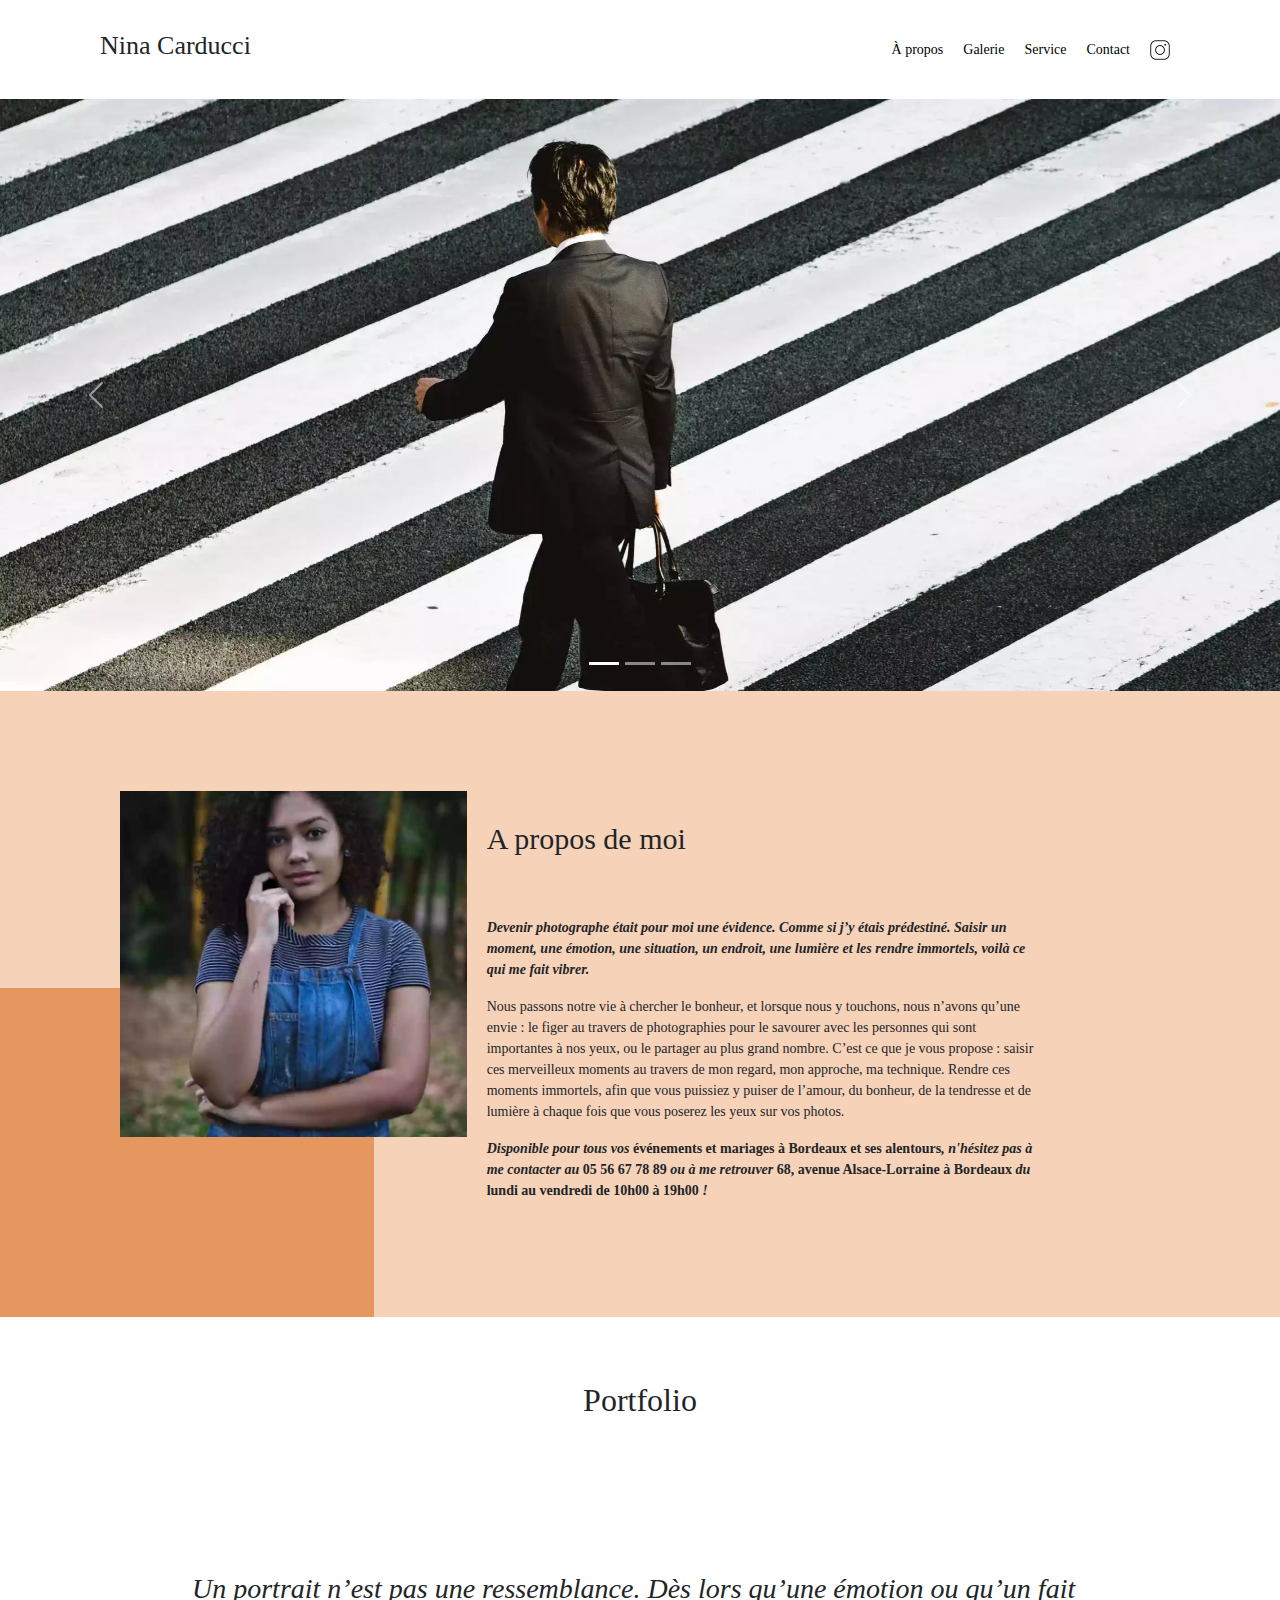
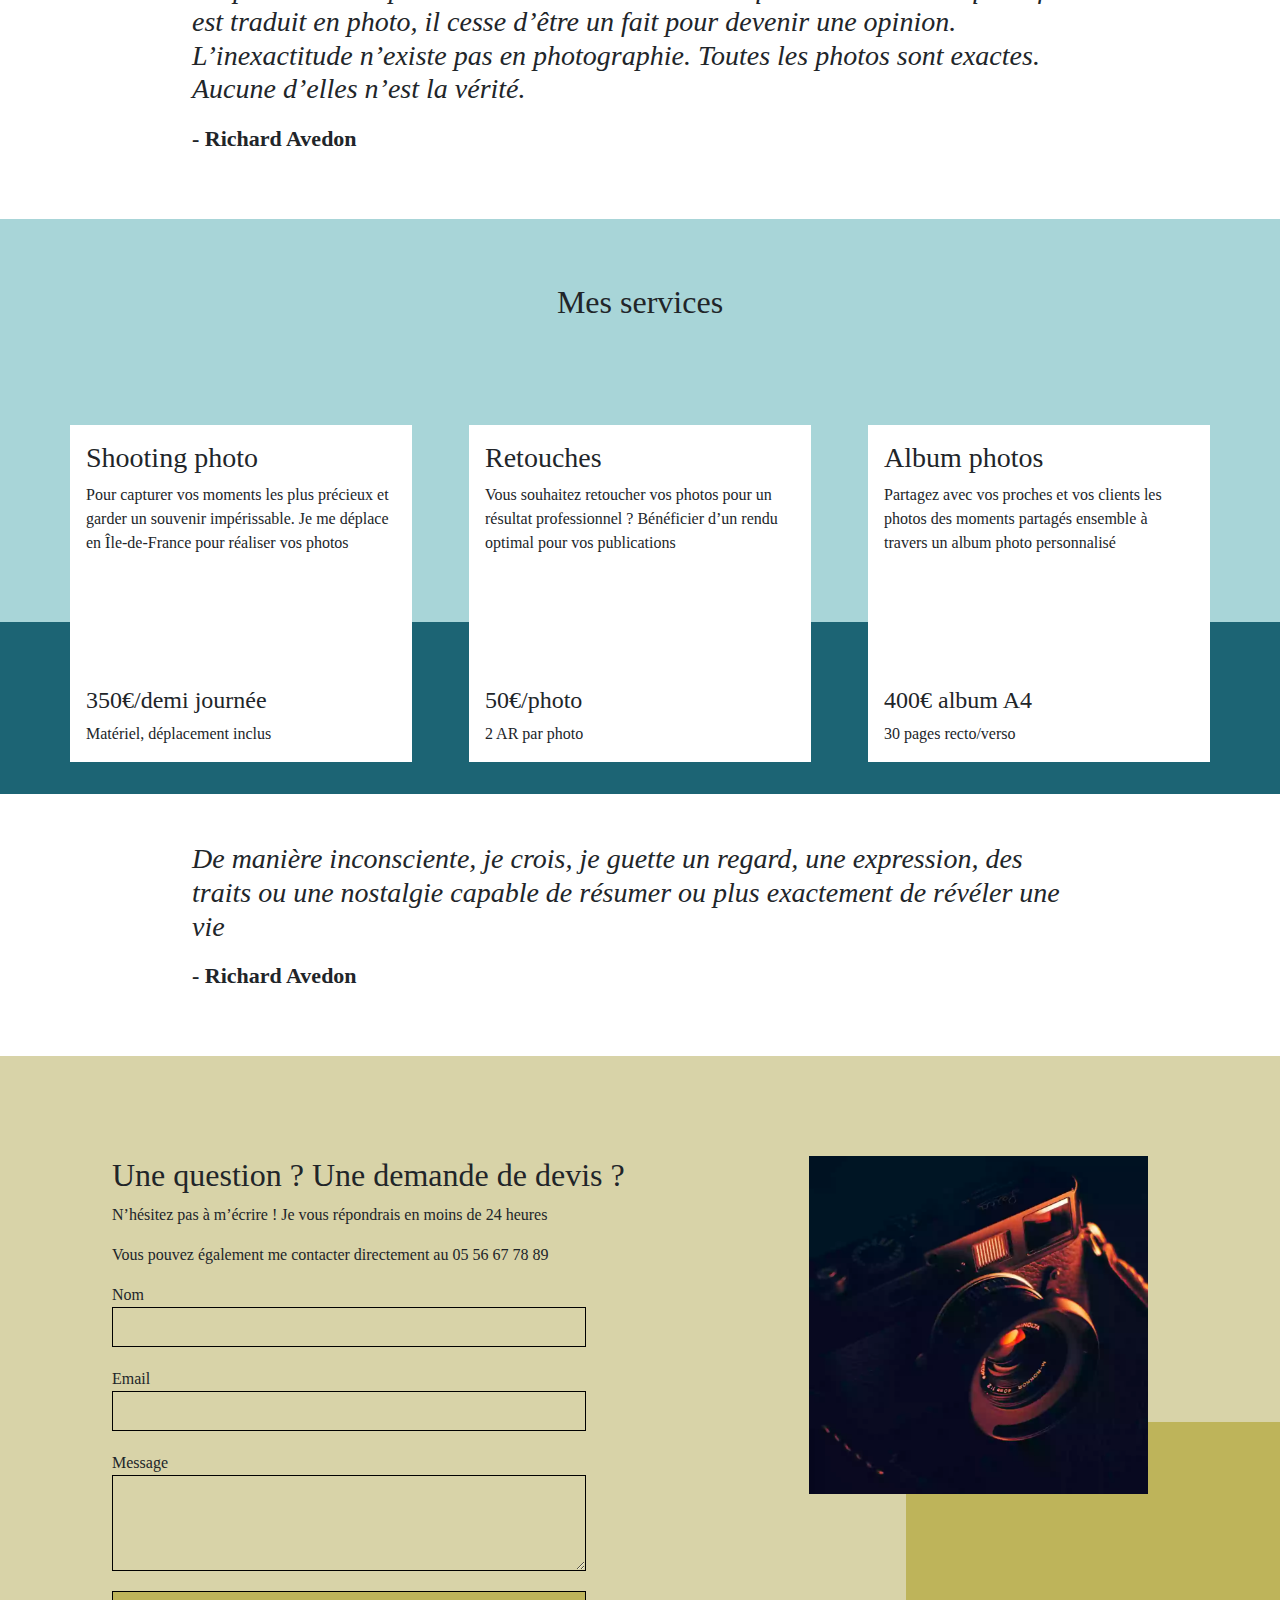
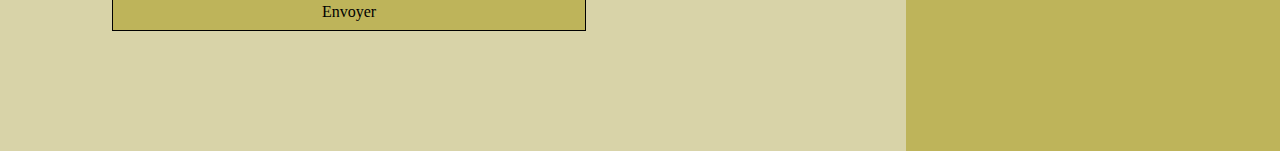
==== commit baa6e72a: "Merge branch 'main' of https://github.com/Jszigeti/P9.NinaCarducci" ====
--- a/APRES/index.html
+++ b/APRES/index.html
@@ -2,52 +2,30 @@
 <html lang="fr">
   <head>
     <meta name="viewport" content="width=device-width, initial-scale=1.0" />
-    <meta name="language" content="fr-FR" />
-    <meta charset="UTF-8" />
-    <title>Nina Carducci - Photographe professionelle à Bordeaux</title>
-    <meta
-      name="description"
-      content="Portfolio professionnel de Nina Carducci, photographe portraits et événementiel à Bordeaux"
+    <meta name="description" content="Site professionnel de Nina Carducci" />
+    <link
+      rel="stylesheet"
+      href="./assets/bootstrap/bootstrap.min.css"
+      preload
     />
-    <meta name="robots" content="index, follow" />
-    <!-- STYLESHEET AND FONT -->
-    <link rel="stylesheet" href="./assets/bootstrap/bootstrap.min.css" />
     <link rel="stylesheet" href="./assets/style.min.css" />
     <link rel="preconnect" href="https://fonts.googleapis.com" />
     <link rel="preconnect" href="https://fonts.gstatic.com" crossorigin />
     <link
       href="https://fonts.googleapis.com/css2?family=Inter&family=Spectral:ital,wght@0,400;1,300;1,400;1,800&display=swap"
       rel="stylesheet"
+      disabled
     />
-    <!-- SOCIAL MEDIA SEO -->
-    <meta property="og:type" content="business.business" />
-    <meta
-      property="og:title"
-      content="Nina Carducci Photographe portraits et événementiel"
-    />
-    <meta property="og:url" content="https://ninacarducci.github.io" />
-    <meta
-      property="og:image"
-      content="https://ninacarducci.github.io/assets/images/nina.webp"
-    />
-    <meta
-      property="og:description"
-      content="Portfolio professionnel de Nina Carducci, photographe portraits et événementiel à Bordeaux"
-    />
-    <meta name="twitter:card" content="summary_large_image" />
-    <meta
-      name="twitter:title"
-      content="Nina Carducci Photographe professionelle à Bordeaux"
-    />
-    <meta
-      name="twitter:description"
-      content="Portfolio professionnel de Nina Carducci, photographe portraits et événementiel à Bordeaux"
-    />
-    <meta
-      name="twitter:image"
-      content="https://ninacarducci.github.io/assets/images/nina.webp"
-    />
-    <meta name="twitter:url" content="https://ninacarducci.github.io" />
+    <meta charset="UTF-8" />
+    <script src="./assets/bootstrap/bootstrap.bundle.min.js" defer></script>
+    <script
+      src="https://code.jquery.com/jquery-3.4.1.min.js"
+      integrity="sha256-CSXorXvZcTkaix6Yvo6HppcZGetbYMGWSFlBw8HfCJo="
+      crossorigin="anonymous"
+    ></script>
+    <script src="./assets/maugallery.js"></script>
+    <script src="./assets/scripts.js"></script>
+    <title>Nina Carducci Photographe</title>
   </head>
   <body>
     <header class="top-header">
@@ -329,40 +307,10 @@
         <div class="picture right">
           <img
             src="./assets/images/camera.webp"
-            alt="Photo d'un appareil photo professionel"
+            alt="Image d'un appareil photo"
           />
         </div>
       </div>
     </footer>
-    <!-- SCRIPTS -->
-    <script src="./assets/bootstrap/bootstrap.bundle.min.js"></script>
-    <script
-      src="https://code.jquery.com/jquery-3.4.1.min.js"
-      integrity="sha256-CSXorXvZcTkaix6Yvo6HppcZGetbYMGWSFlBw8HfCJo="
-      crossorigin="anonymous"
-    ></script>
-    <script src="./assets/maugallery.min.js"></script>
-    <script src="./assets/scripts.js"></script>
-    <!-- LOCAL SEO -->
-    <script type="application/ld+json">
-      {
-        "@context": "https://schema.org",
-        "@type": "LocalBusiness",
-        "address": {
-          "@type": "PostalAddress",
-          "addressCountry": "FR",
-          "addressLocality": "Bordeaux",
-          "postalCode": "33200",
-          "streetAddress": "68 avenue Alsace-Lorraine"
-        },
-        "image": "https://ninacarducci.github.io/assets/images/nina.webp",
-        "name": "Nina Carducci",
-        "description": "Photographe professionnelle portraits et événementiel",
-        "telephone": "05 56 67 78 89",
-        "openingHours": "Du lundi au vendredi de 10:00 à 19:00",
-        "url": "https://ninacarducci.github.io",
-        "priceRange": "50€ - 400€"
-      }
-    </script>
   </body>
 </html>
--- a/APRES/assets/style.min.css
+++ b/APRES/assets/style.min.css
@@ -114,9 +114,6 @@
   width: 80%;
   font-size: 14px;
 }
-#gallery {
-  min-height: 100vh;
-}
 .title {
   text-align: center;
   padding-block: 2em;
@@ -127,7 +124,7 @@
 .nav-pills .nav-link.active,
 .nav-pills .show > .nav-link {
   color: #fff;
-  background-color: #5e5926;
+  background-color: #beb45a;
   border-radius: 0;
 }
 .item-column {
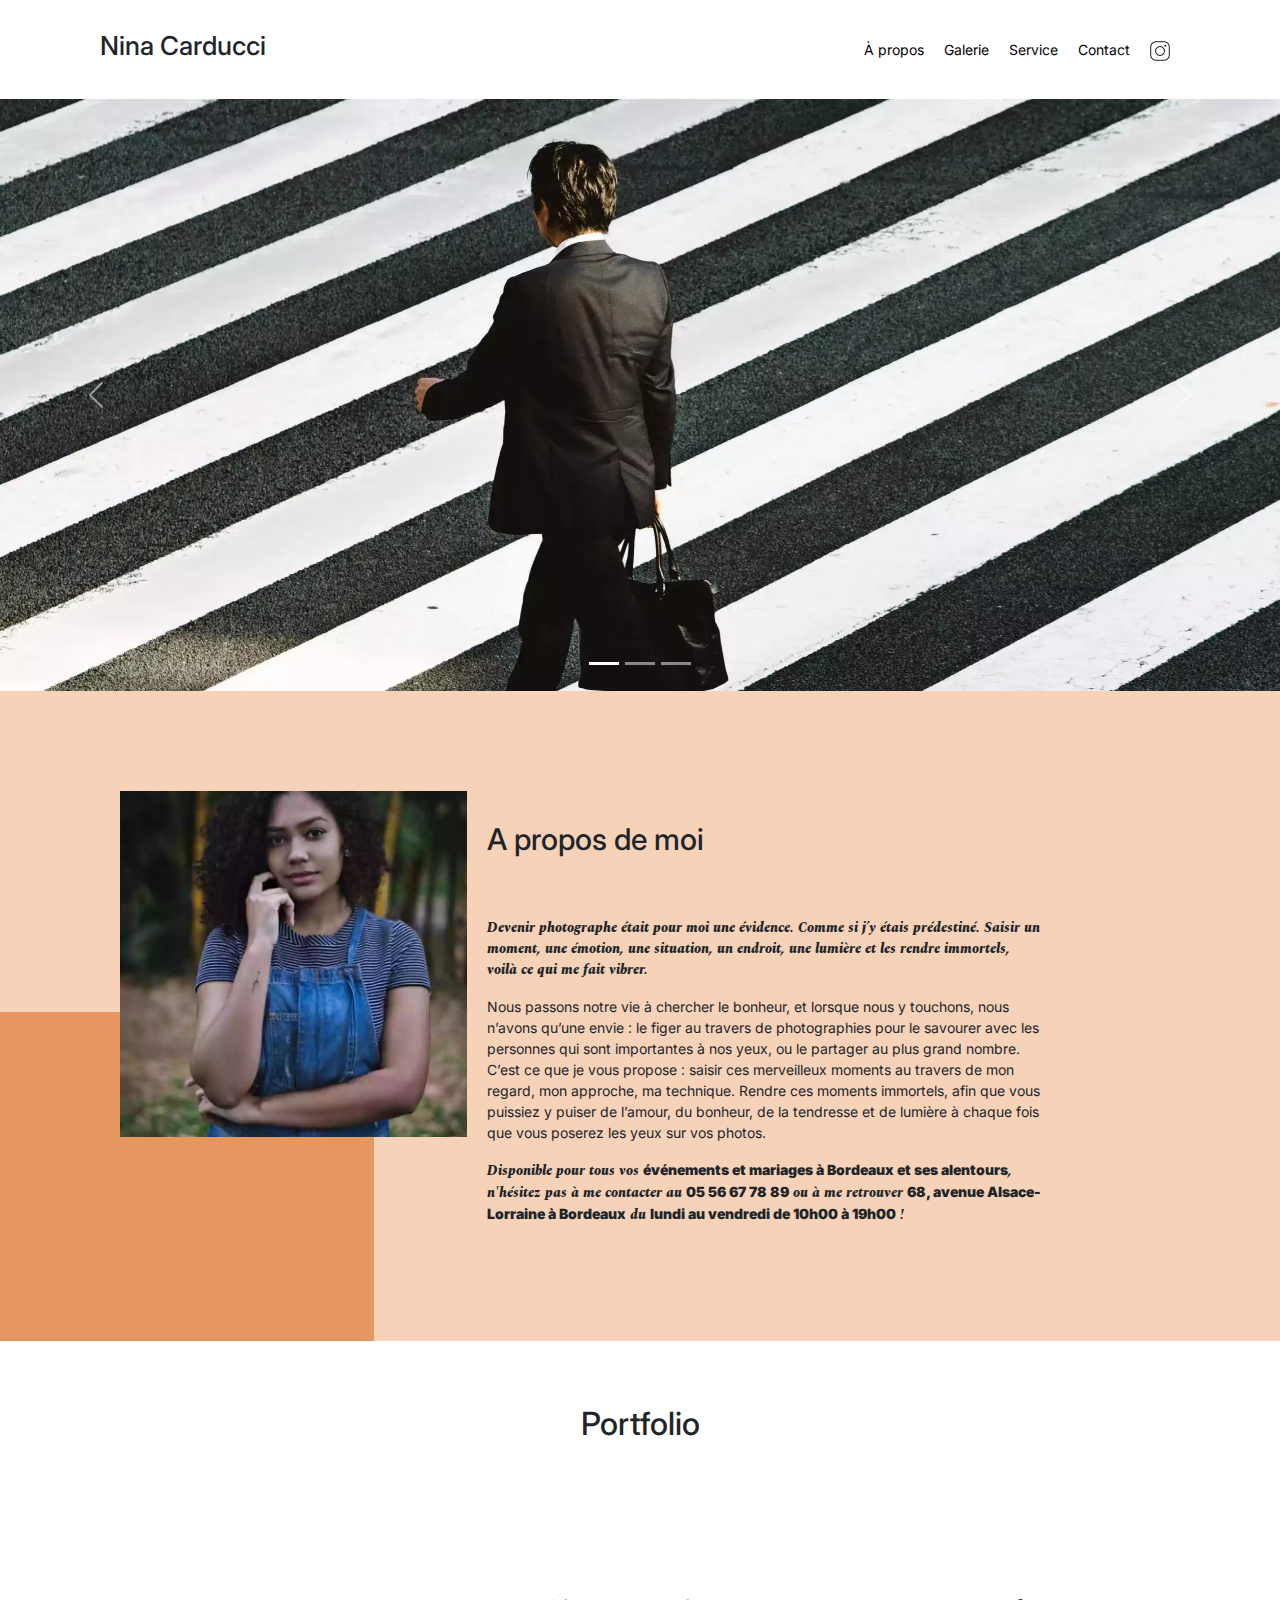
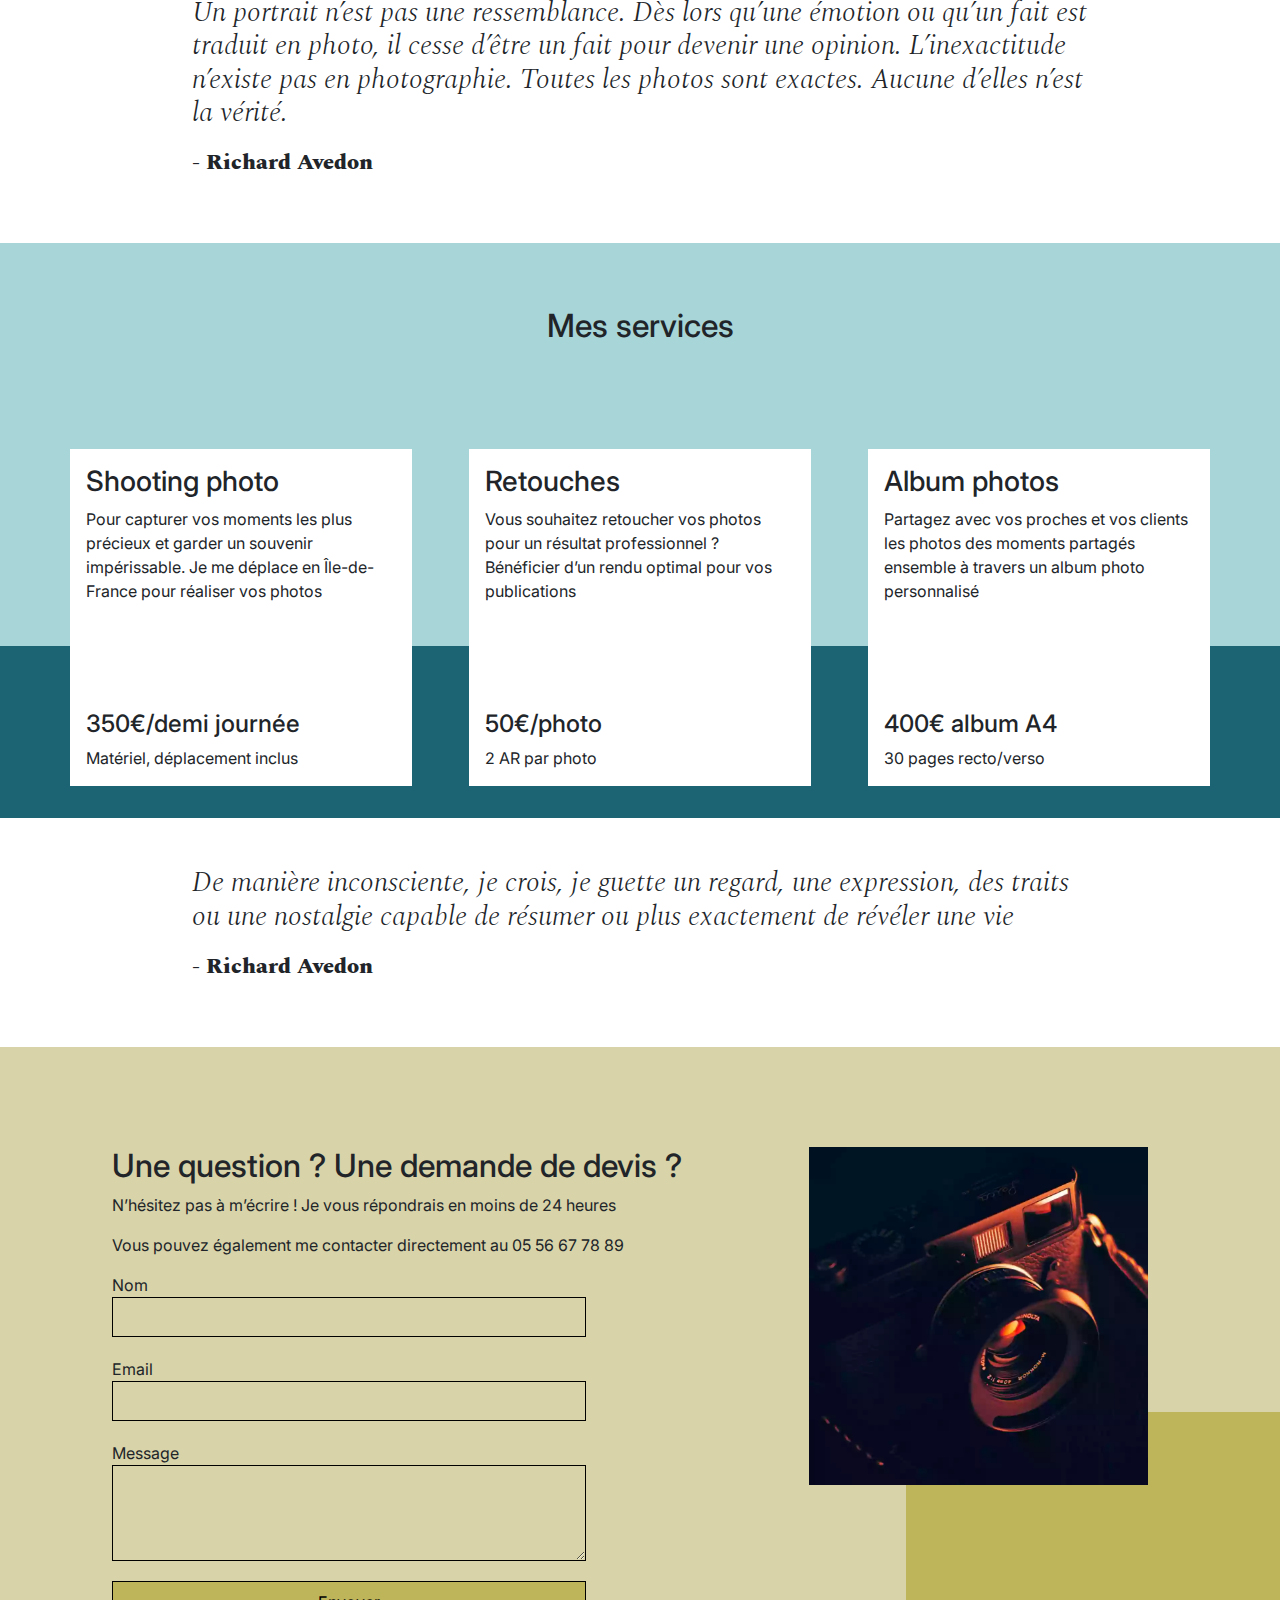
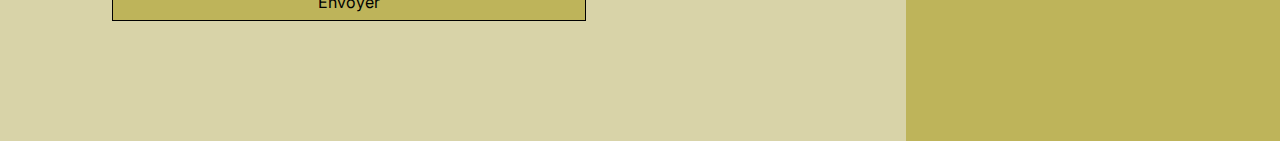
==== commit f68602a0: "Fixing index.html" ====
--- a/APRES/index.html
+++ b/APRES/index.html
@@ -2,30 +2,52 @@
 <html lang="fr">
   <head>
     <meta name="viewport" content="width=device-width, initial-scale=1.0" />
-    <meta name="description" content="Site professionnel de Nina Carducci" />
-    <link
-      rel="stylesheet"
-      href="./assets/bootstrap/bootstrap.min.css"
-      preload
-    />
+    <meta name="language" content="fr-FR" />
+    <meta charset="UTF-8" />
+    <title>Nina Carducci - Photographe professionelle à Bordeaux</title>
+    <meta
+      name="description"
+      content="Portfolio professionnel de Nina Carducci, photographe portraits et événementiel à Bordeaux"
+    />
+    <meta name="robots" content="index, follow" />
+    <!-- STYLESHEET AND FONT -->
+    <link rel="stylesheet" href="./assets/bootstrap/bootstrap.min.css" />
     <link rel="stylesheet" href="./assets/style.min.css" />
     <link rel="preconnect" href="https://fonts.googleapis.com" />
     <link rel="preconnect" href="https://fonts.gstatic.com" crossorigin />
     <link
       href="https://fonts.googleapis.com/css2?family=Inter&family=Spectral:ital,wght@0,400;1,300;1,400;1,800&display=swap"
       rel="stylesheet"
-      disabled
-    />
-    <meta charset="UTF-8" />
-    <script src="./assets/bootstrap/bootstrap.bundle.min.js" defer></script>
-    <script
-      src="https://code.jquery.com/jquery-3.4.1.min.js"
-      integrity="sha256-CSXorXvZcTkaix6Yvo6HppcZGetbYMGWSFlBw8HfCJo="
-      crossorigin="anonymous"
-    ></script>
-    <script src="./assets/maugallery.js"></script>
-    <script src="./assets/scripts.js"></script>
-    <title>Nina Carducci Photographe</title>
+    />
+    <!-- SOCIAL MEDIA SEO -->
+    <meta property="og:type" content="business.business" />
+    <meta
+      property="og:title"
+      content="Nina Carducci Photographe portraits et événementiel"
+    />
+    <meta property="og:url" content="https://ninacarducci.github.io" />
+    <meta
+      property="og:image"
+      content="https://ninacarducci.github.io/assets/images/nina.webp"
+    />
+    <meta
+      property="og:description"
+      content="Portfolio professionnel de Nina Carducci, photographe portraits et événementiel à Bordeaux"
+    />
+    <meta name="twitter:card" content="summary_large_image" />
+    <meta
+      name="twitter:title"
+      content="Nina Carducci Photographe professionelle à Bordeaux"
+    />
+    <meta
+      name="twitter:description"
+      content="Portfolio professionnel de Nina Carducci, photographe portraits et événementiel à Bordeaux"
+    />
+    <meta
+      name="twitter:image"
+      content="https://ninacarducci.github.io/assets/images/nina.webp"
+    />
+    <meta name="twitter:url" content="https://ninacarducci.github.io" />
   </head>
   <body>
     <header class="top-header">
@@ -307,10 +329,40 @@
         <div class="picture right">
           <img
             src="./assets/images/camera.webp"
-            alt="Image d'un appareil photo"
+            alt="Photo d'un appareil photo professionel"
           />
         </div>
       </div>
     </footer>
+    <!-- SCRIPTS -->
+    <script src="./assets/bootstrap/bootstrap.bundle.min.js"></script>
+    <script
+      src="https://code.jquery.com/jquery-3.4.1.min.js"
+      integrity="sha256-CSXorXvZcTkaix6Yvo6HppcZGetbYMGWSFlBw8HfCJo="
+      crossorigin="anonymous"
+    ></script>
+    <script src="./assets/maugallery.min.js"></script>
+    <script src="./assets/scripts.js"></script>
+    <!-- LOCAL SEO -->
+    <script type="application/ld+json">
+      {
+        "@context": "https://schema.org",
+        "@type": "LocalBusiness",
+        "address": {
+          "@type": "PostalAddress",
+          "addressCountry": "FR",
+          "addressLocality": "Bordeaux",
+          "postalCode": "33200",
+          "streetAddress": "68 avenue Alsace-Lorraine"
+        },
+        "image": "https://ninacarducci.github.io/assets/images/nina.webp",
+        "name": "Nina Carducci",
+        "description": "Photographe professionnelle portraits et événementiel",
+        "telephone": "05 56 67 78 89",
+        "openingHours": "Du lundi au vendredi de 10:00 à 19:00",
+        "url": "https://ninacarducci.github.io",
+        "priceRange": "50€ - 400€"
+      }
+    </script>
   </body>
 </html>
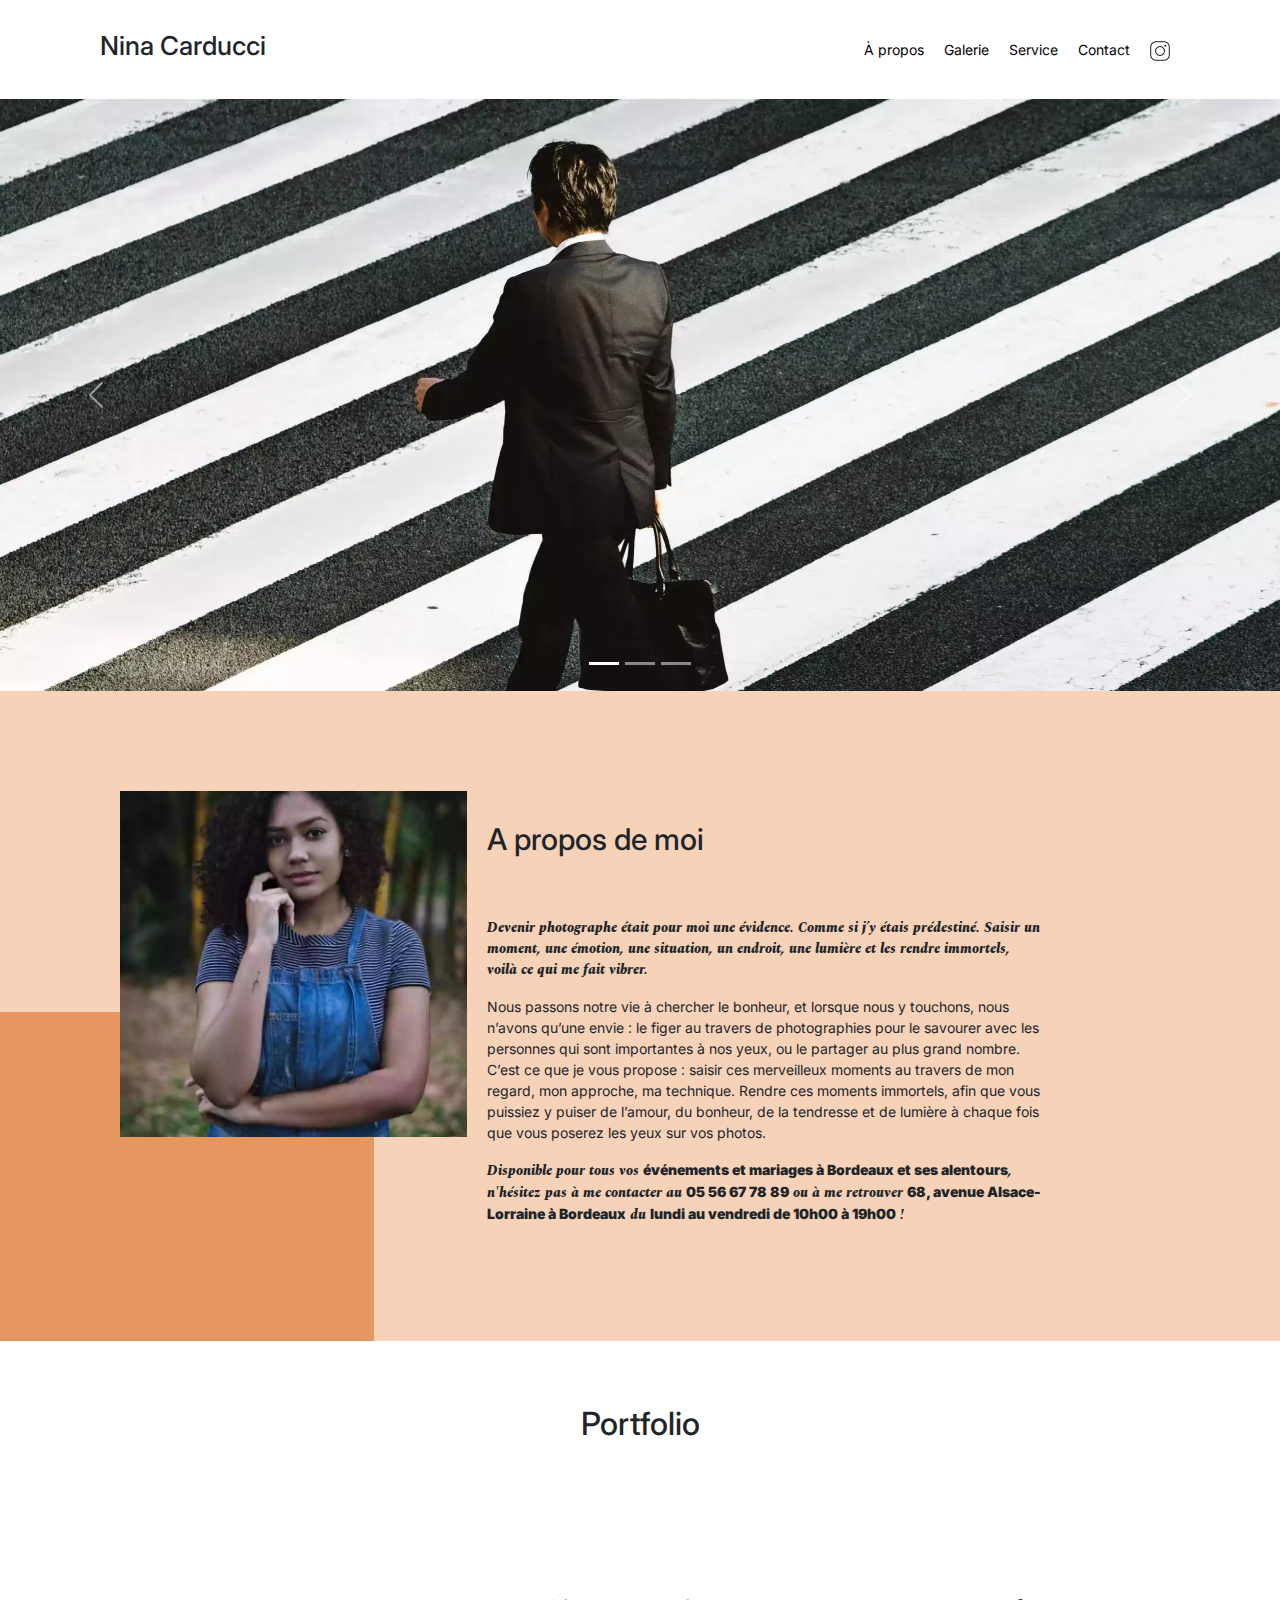
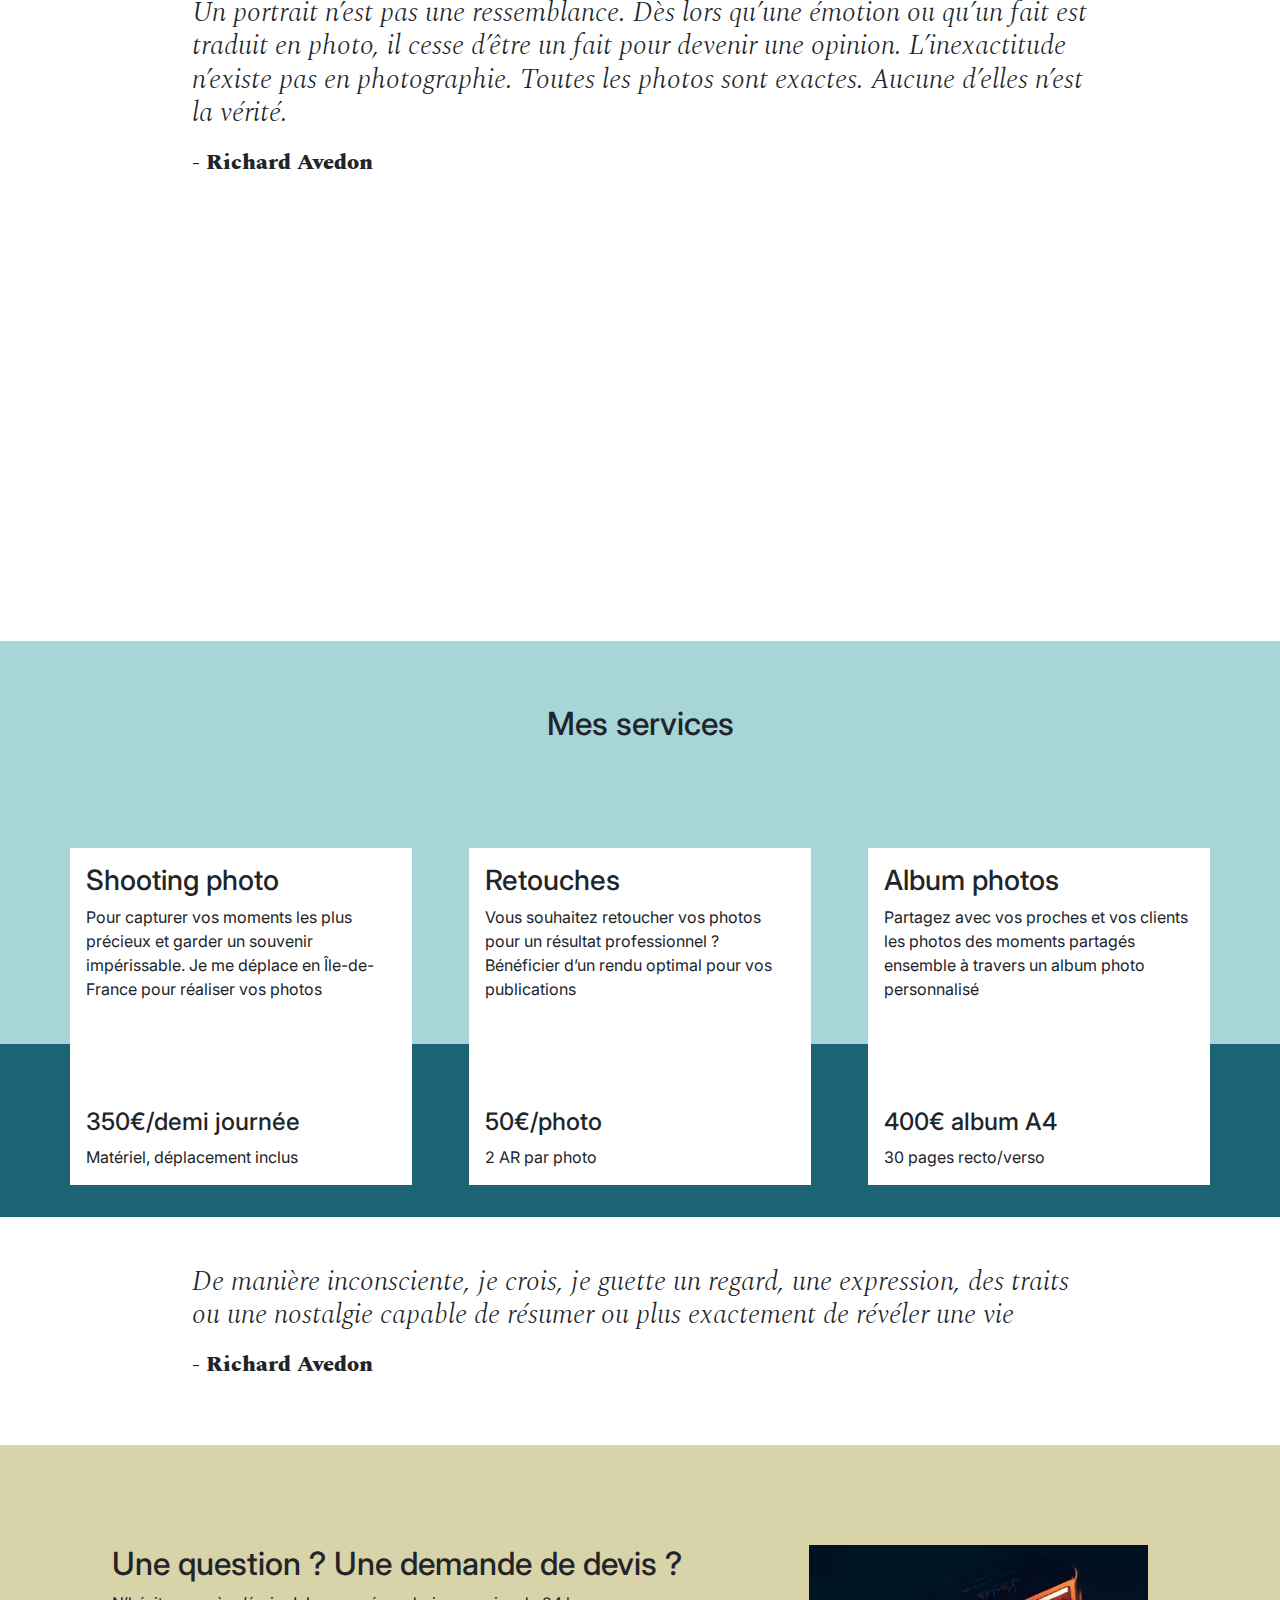
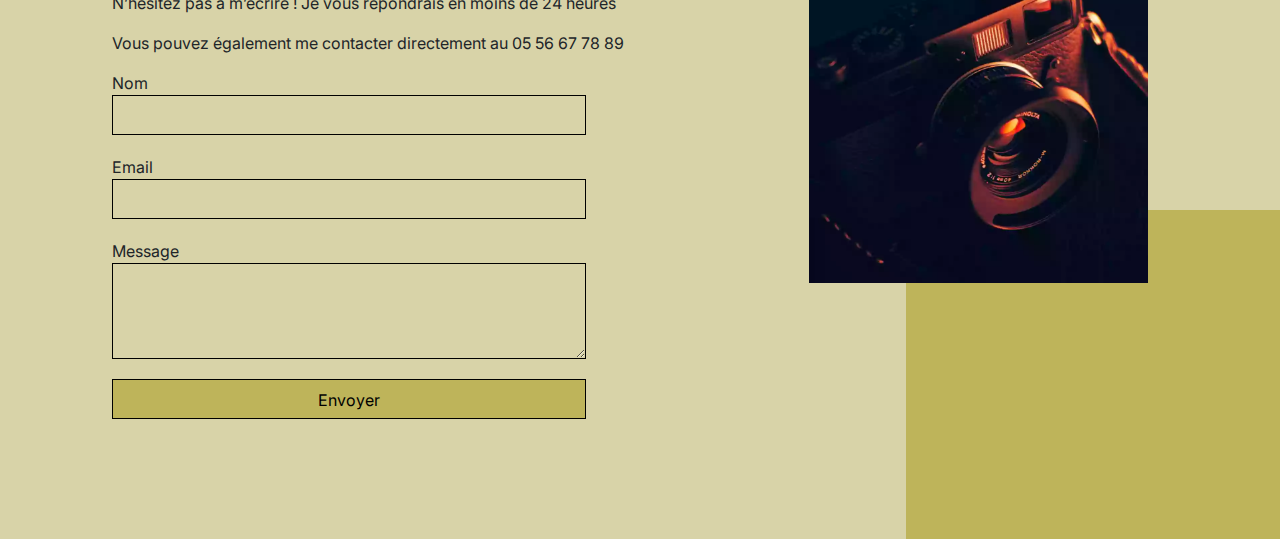
==== commit 707c8e7d: "Resetting the font and changing buttons color" ====
--- a/APRES/index.html
+++ b/APRES/index.html
@@ -19,6 +19,27 @@
       href="https://fonts.googleapis.com/css2?family=Inter&family=Spectral:ital,wght@0,400;1,300;1,400;1,800&display=swap"
       rel="stylesheet"
     />
+    <!-- LOCAL SEO -->
+    <script type="application/ld+json">
+      {
+        "@context": "https://schema.org",
+        "@type": "LocalBusiness",
+        "address": {
+          "@type": "PostalAddress",
+          "addressCountry": "FR",
+          "addressLocality": "Bordeaux",
+          "postalCode": "33200",
+          "streetAddress": "68 avenue Alsace-Lorraine"
+        },
+        "image": "https://ninacarducci.github.io/assets/images/nina.webp",
+        "name": "Nina Carducci",
+        "description": "Photographe professionnelle portraits et événementiel",
+        "telephone": "05 56 67 78 89",
+        "openingHours": "Du lundi au vendredi de 10:00 à 19:00",
+        "url": "https://ninacarducci.github.io",
+        "priceRange": "50€ - 400€"
+      }
+    </script>
     <!-- SOCIAL MEDIA SEO -->
     <meta property="og:type" content="business.business" />
     <meta
@@ -343,26 +364,5 @@
     ></script>
     <script src="./assets/maugallery.min.js"></script>
     <script src="./assets/scripts.js"></script>
-    <!-- LOCAL SEO -->
-    <script type="application/ld+json">
-      {
-        "@context": "https://schema.org",
-        "@type": "LocalBusiness",
-        "address": {
-          "@type": "PostalAddress",
-          "addressCountry": "FR",
-          "addressLocality": "Bordeaux",
-          "postalCode": "33200",
-          "streetAddress": "68 avenue Alsace-Lorraine"
-        },
-        "image": "https://ninacarducci.github.io/assets/images/nina.webp",
-        "name": "Nina Carducci",
-        "description": "Photographe professionnelle portraits et événementiel",
-        "telephone": "05 56 67 78 89",
-        "openingHours": "Du lundi au vendredi de 10:00 à 19:00",
-        "url": "https://ninacarducci.github.io",
-        "priceRange": "50€ - 400€"
-      }
-    </script>
   </body>
 </html>
